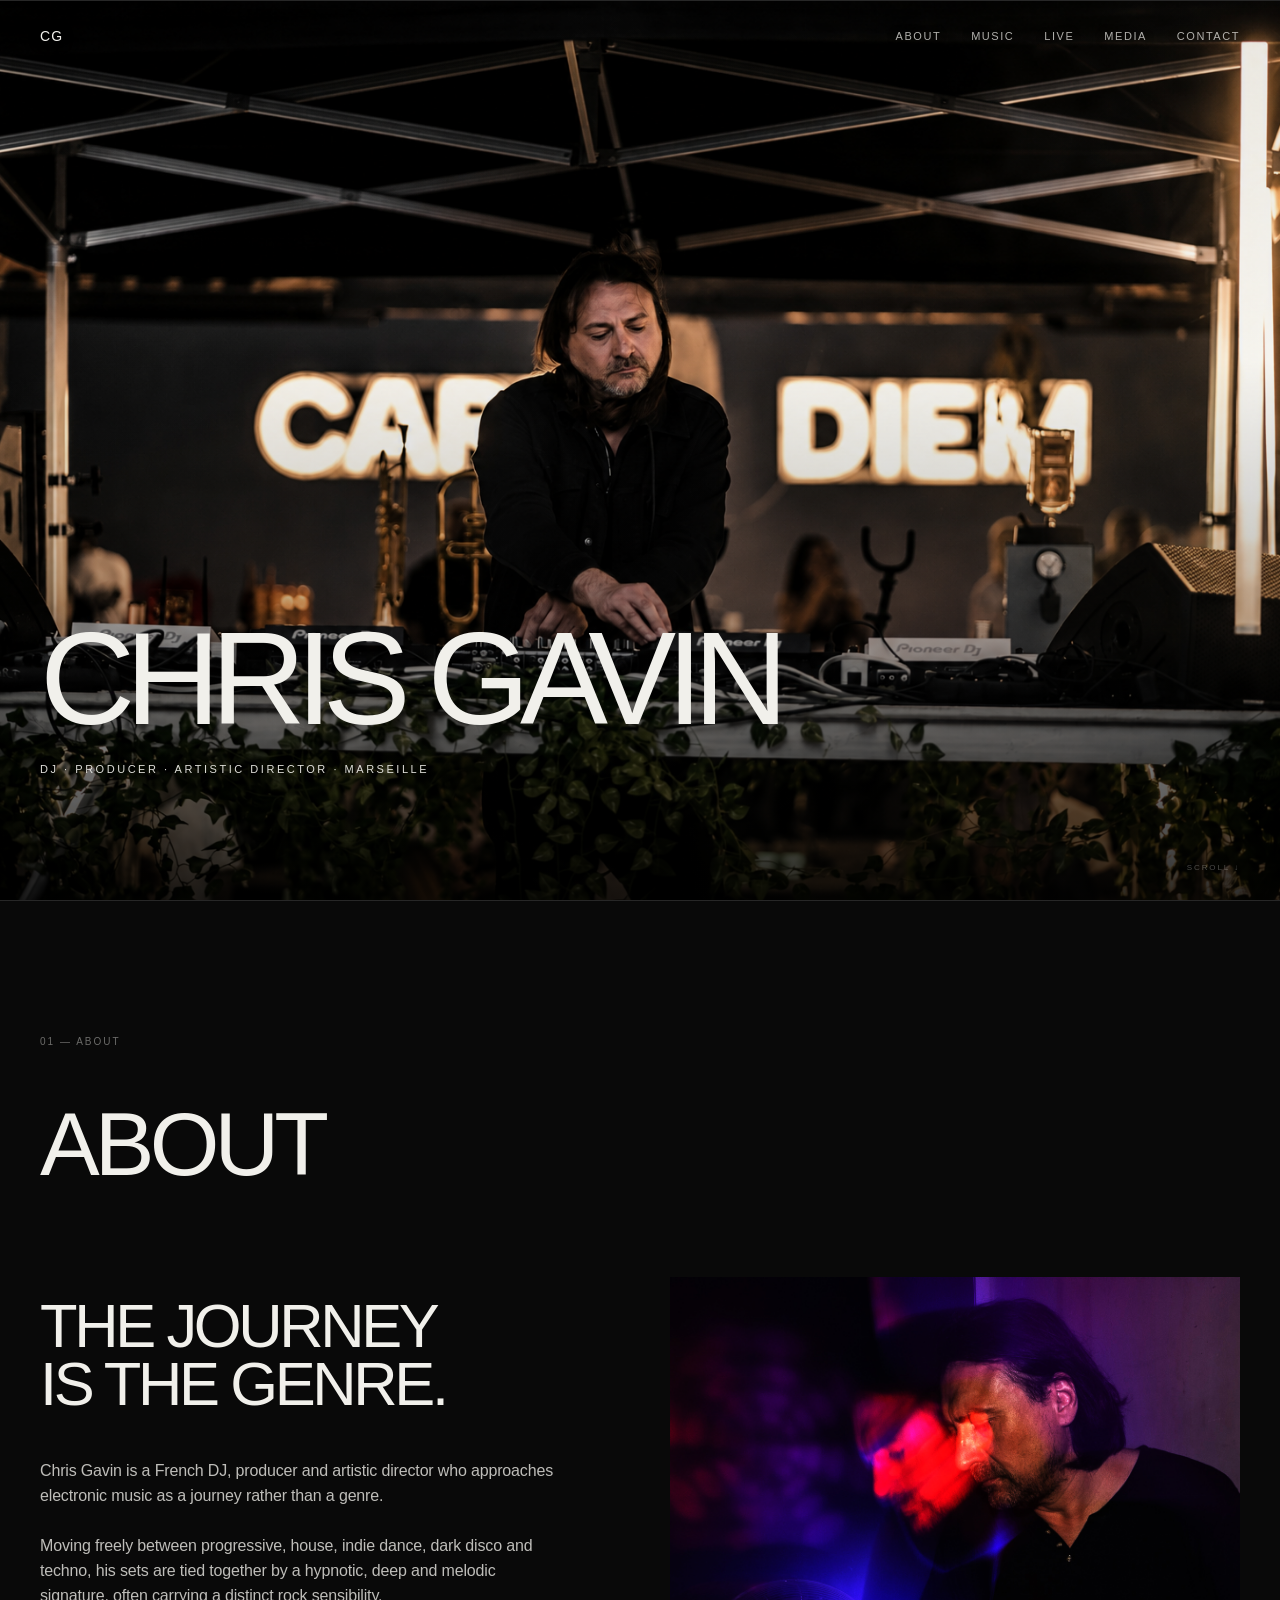
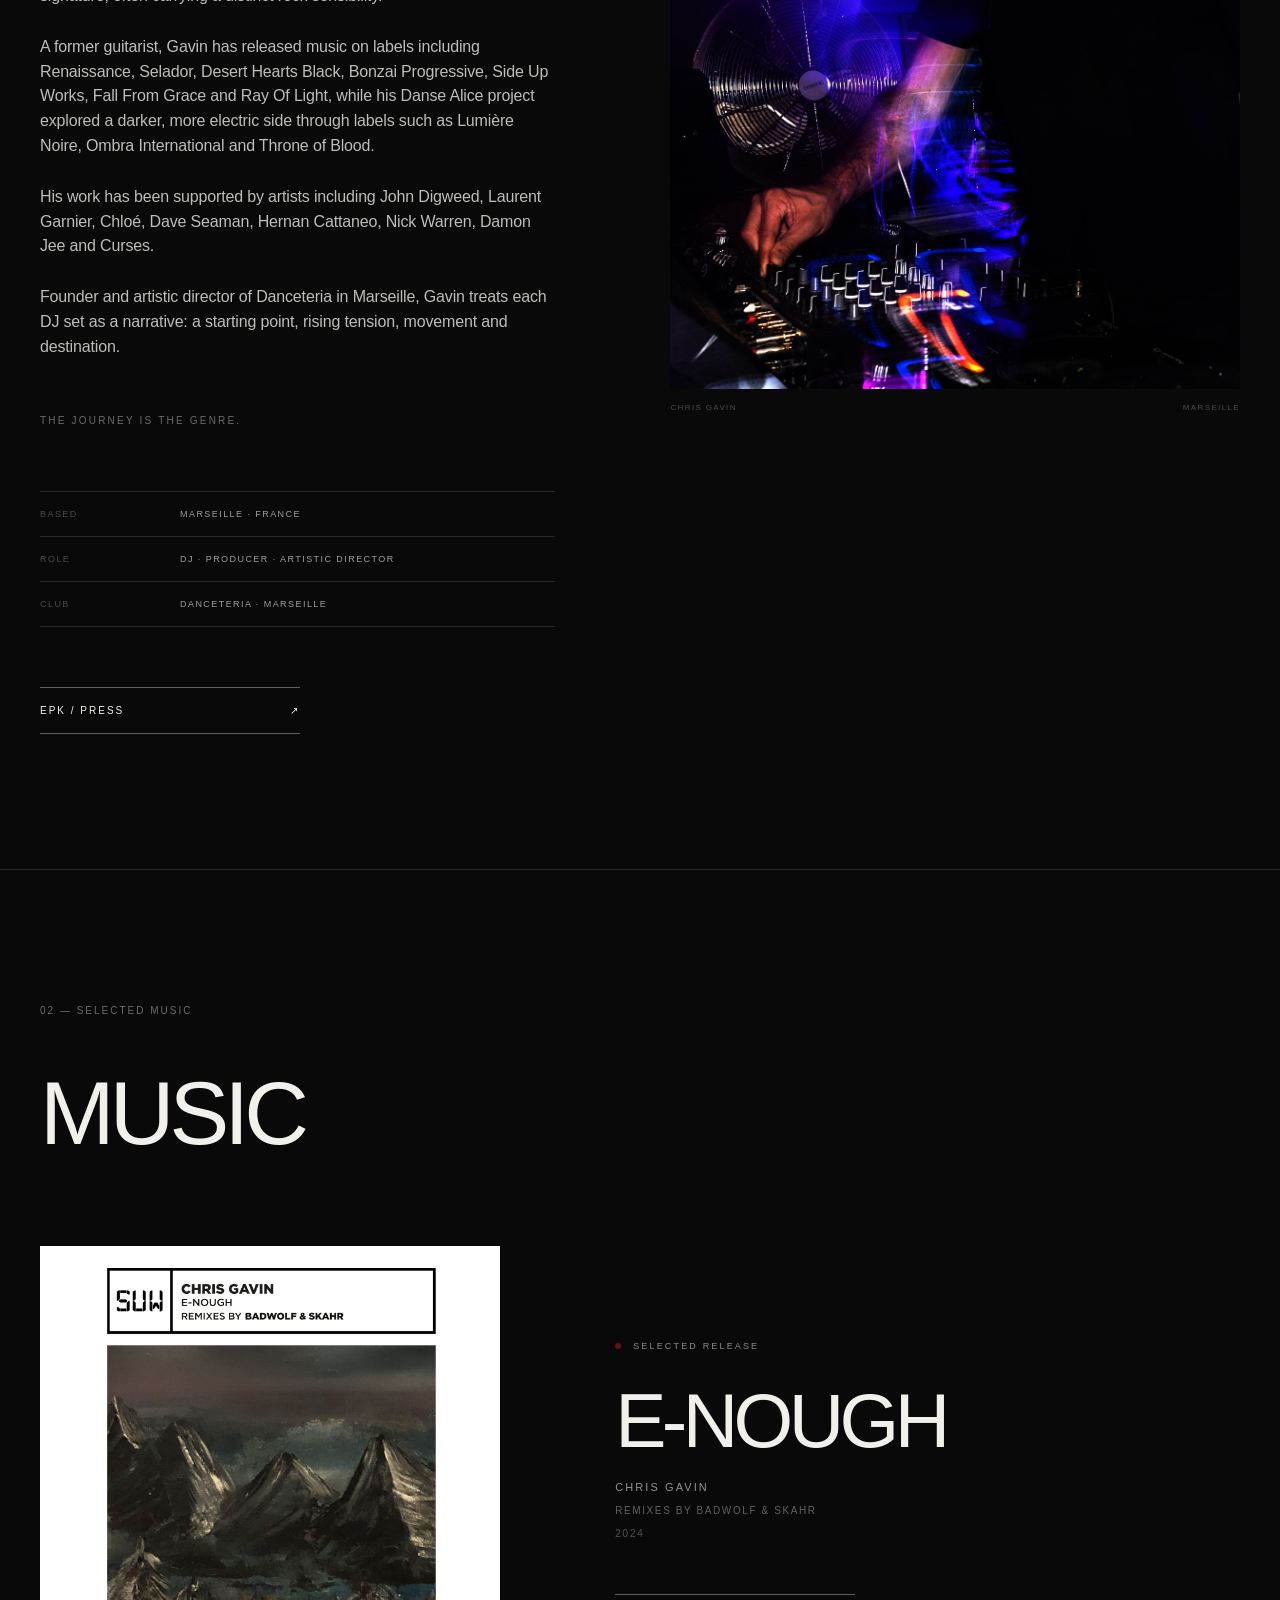
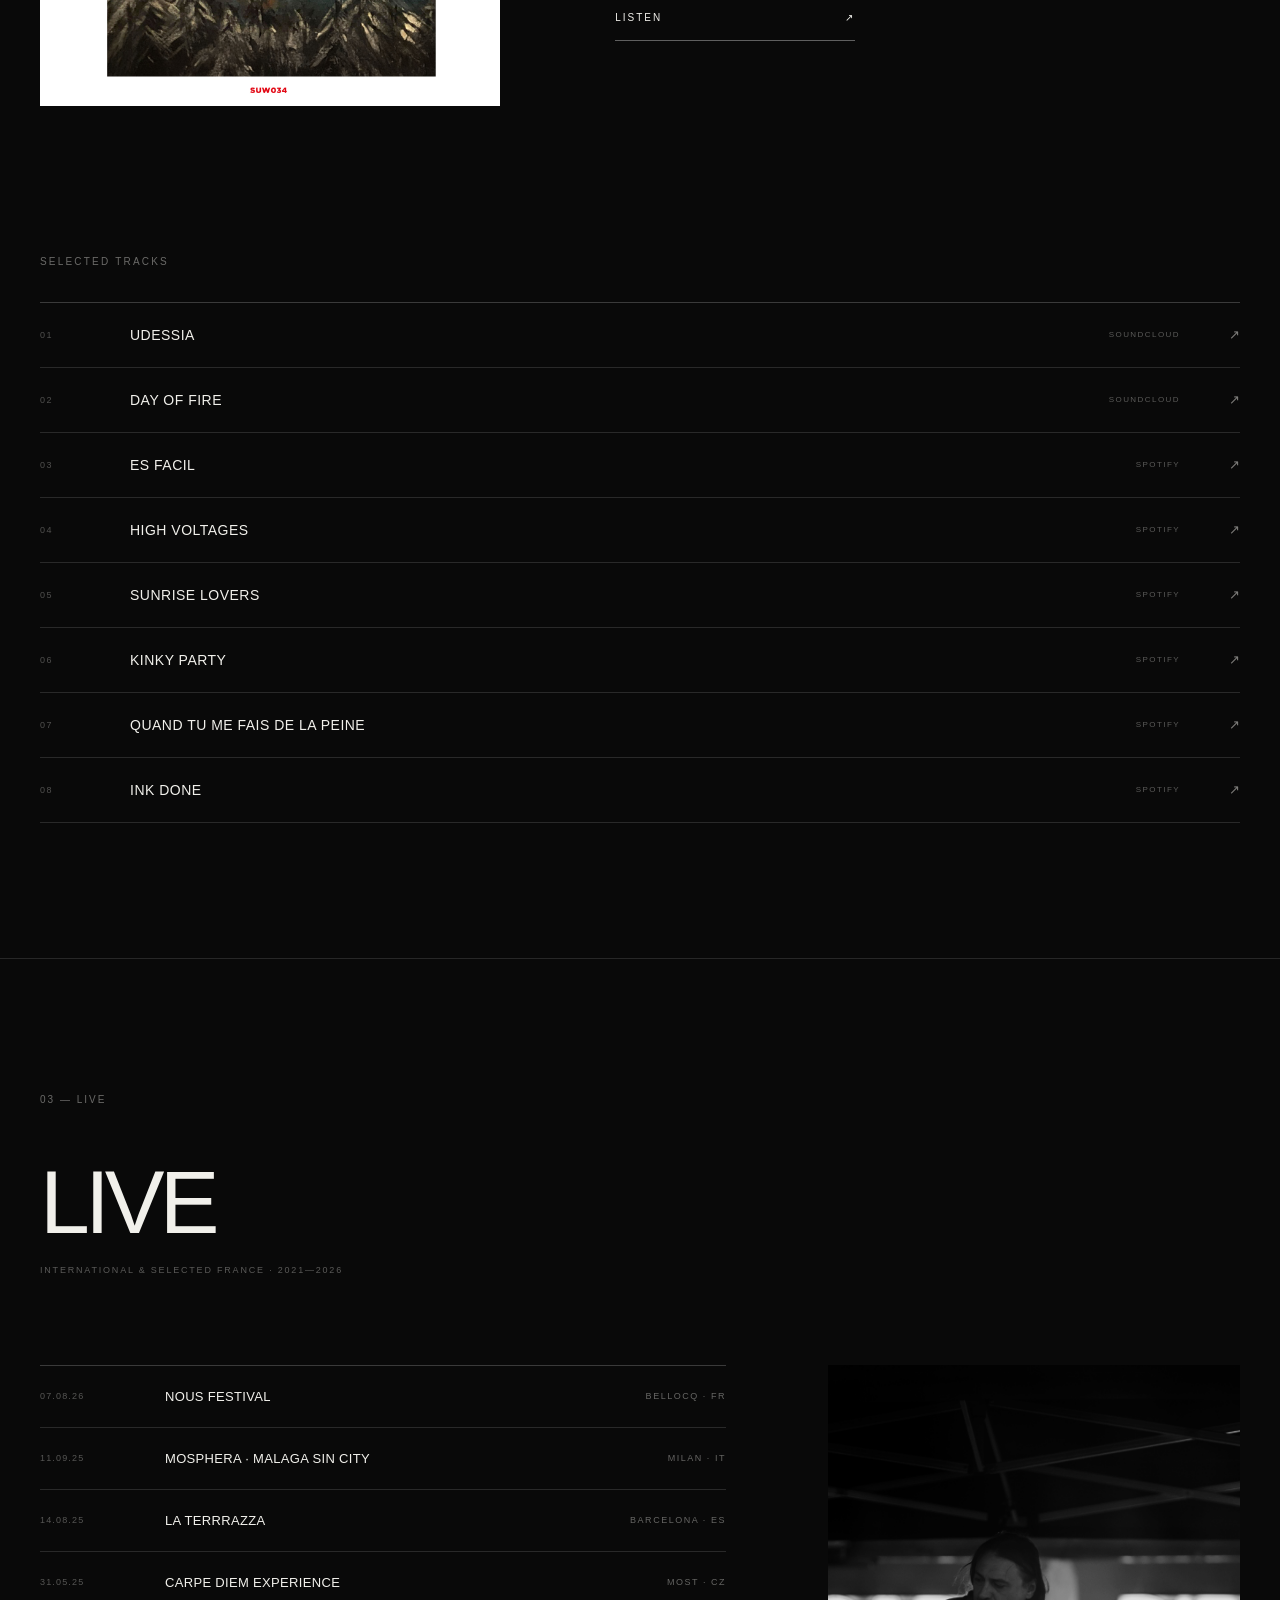
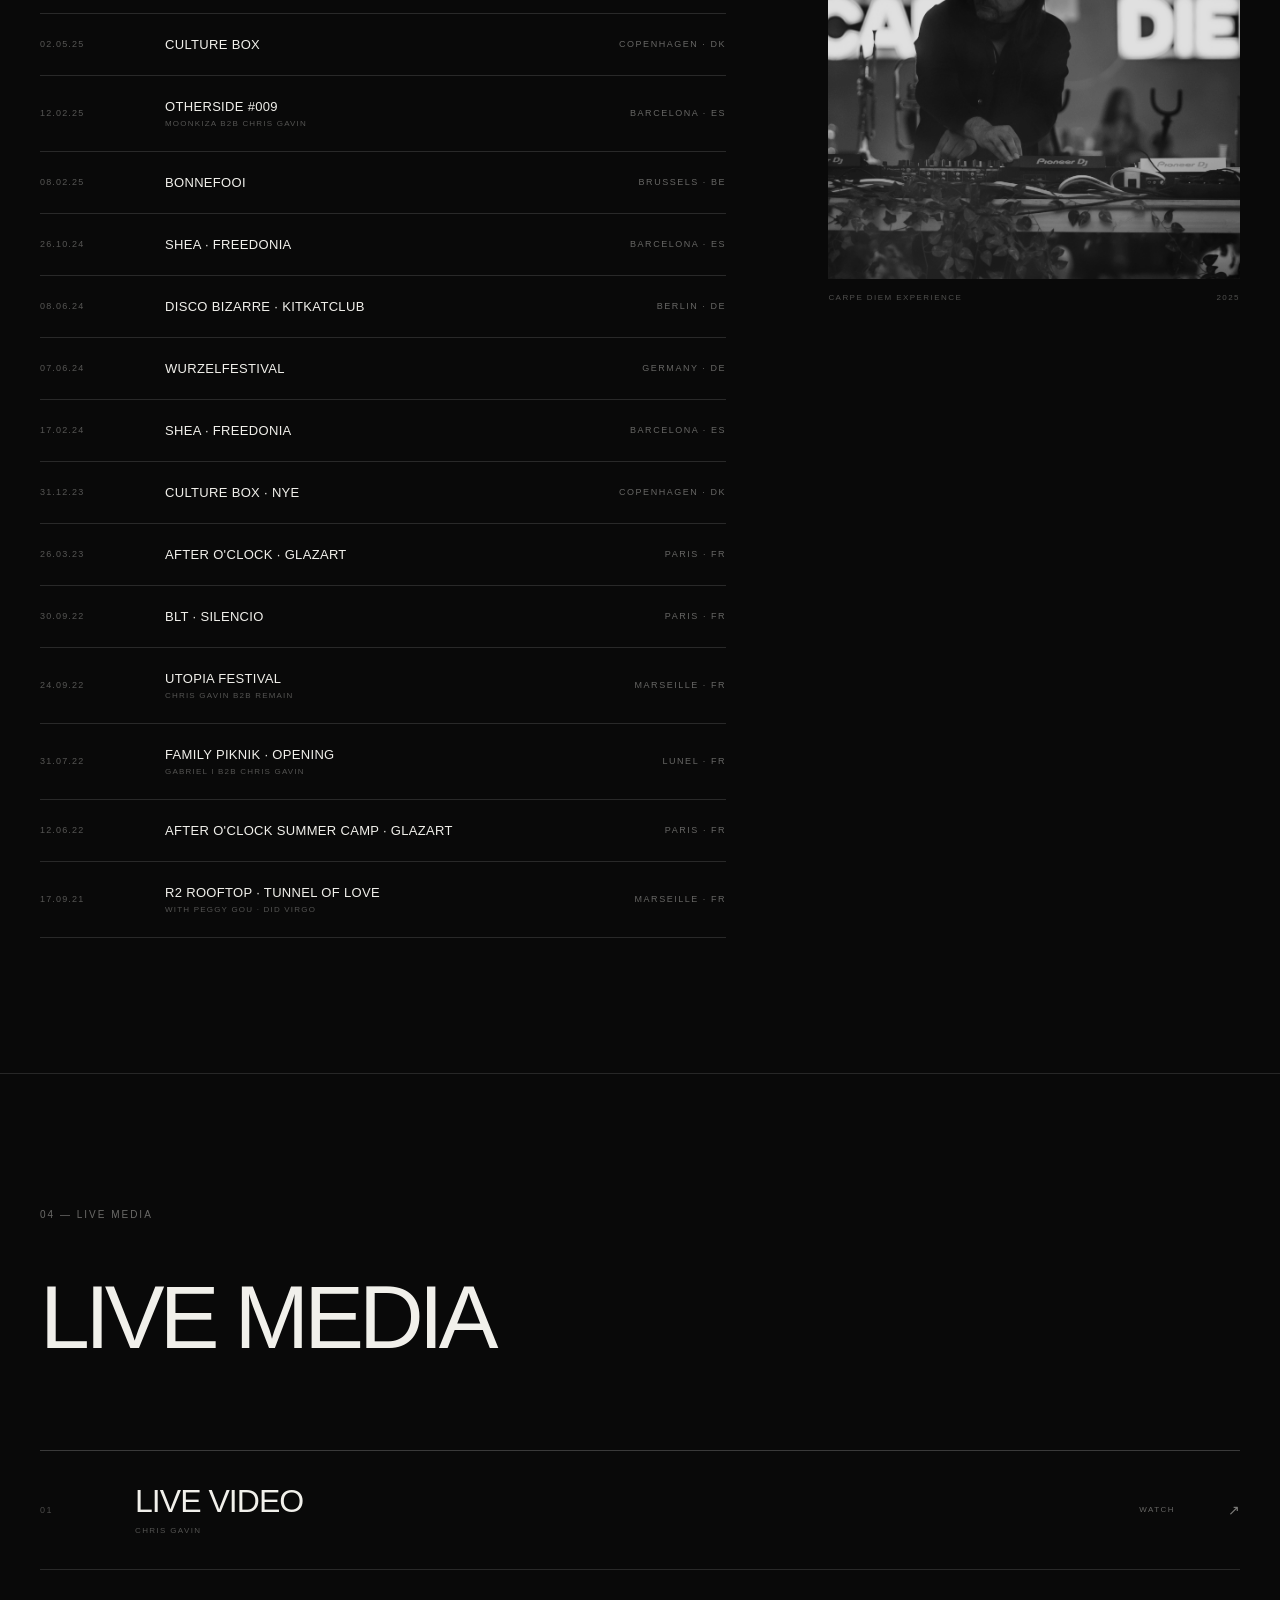
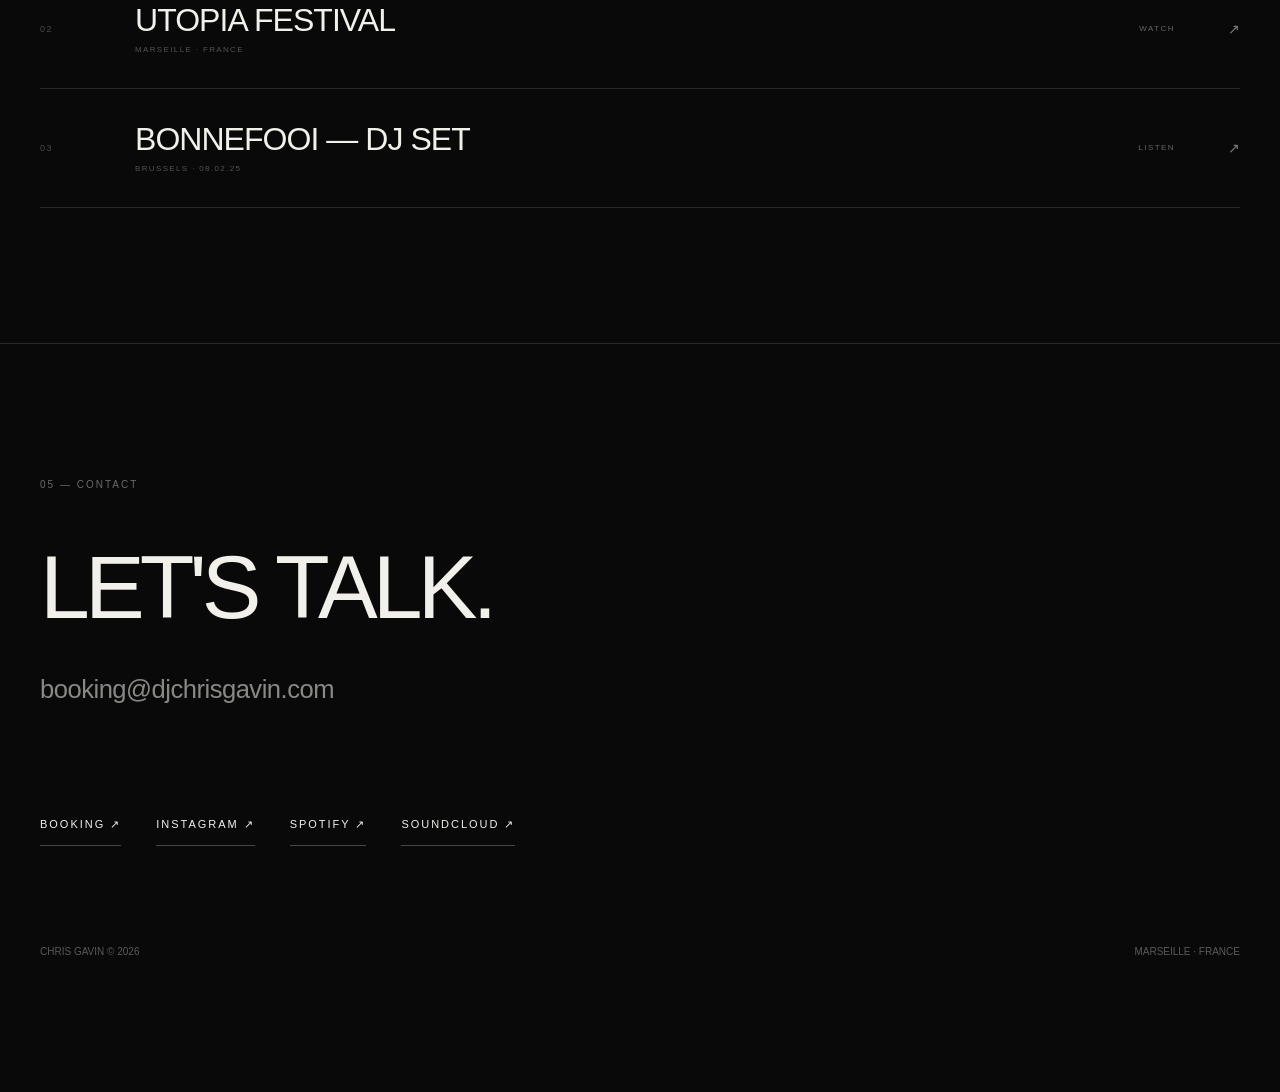
==== index.html @ a6bccb98 "Update index.html" ====
<!DOCTYPE html>
<html lang="en">
<head>
  <meta charset="UTF-8">
  <meta name="viewport" content="width=device-width, initial-scale=1.0">

  <title>Chris Gavin — DJ, Producer & Artistic Director</title>

  <meta
    name="description"
    content="Marseille-based DJ, producer and artistic director, moving between house, progressive electronics, melodic techno and indie dance."
  >

  <meta name="robots" content="index, follow">
  <meta name="author" content="Chris Gavin">
  <meta name="theme-color" content="#090909">

  <link rel="icon" href="favicon.svg" type="image/svg+xml">
  <link rel="canonical" href="https://djchrisgavin.com/">

  <meta property="og:type" content="website">
  <meta property="og:title" content="Chris Gavin — DJ, Producer & Artistic Director">
  <meta
    property="og:description"
    content="Marseille-based DJ, producer and artistic director, moving between house, progressive electronics, melodic techno and indie dance."
  >
  <meta property="og:url" content="https://djchrisgavin.com/">
  <meta property="og:image" content="https://djchrisgavin.com/chris-gavin-hero.jpeg">
  <meta property="og:site_name" content="Chris Gavin">

  <meta name="twitter:card" content="summary_large_image">
  <meta name="twitter:title" content="Chris Gavin — DJ, Producer & Artistic Director">
  <meta
    name="twitter:description"
    content="Marseille-based DJ, producer and artistic director, moving between house, progressive electronics, melodic techno and indie dance."
  >
  <meta name="twitter:image" content="https://djchrisgavin.com/chris-gavin-hero.jpeg">

  <style>
    * {
      box-sizing: border-box;
    }

    html {
      scroll-behavior: smooth;
    }

    body {
      margin: 0;
      background: #090909;
      color: #f1f0eb;
      font-family: Arial, Helvetica, sans-serif;
      font-weight: 400;
      overflow-x: hidden;
    }

    a {
      color: inherit;
      text-decoration: none;
    }

    img {
      display: block;
      width: 100%;
    }

    header {
      position: fixed;
      top: 0;
      left: 0;
      width: 100%;
      padding: 28px 40px;
      display: flex;
      justify-content: space-between;
      align-items: center;
      z-index: 100;
      color: #f1f0eb;
      text-shadow: 0 1px 12px rgba(0,0,0,.65);
    }

    .logo {
      font-size: 14px;
      letter-spacing: .08em;
    }

    nav {
      display: flex;
      gap: 30px;
      font-size: 11px;
      letter-spacing: .14em;
    }

    nav a {
      opacity: .72;
      transition: opacity .25s ease;
    }

    nav a:hover {
      opacity: 1;
    }

    .hero {
      min-height: 100vh;
      position: relative;
      display: flex;
      align-items: flex-end;
      overflow: hidden;
      padding: 40px;
      background-image:
        linear-gradient(
          to bottom,
          rgba(0,0,0,.08) 0%,
          rgba(0,0,0,.03) 40%,
          rgba(0,0,0,.25) 68%,
          rgba(0,0,0,.82) 100%
        ),
        url("chris-gavin-hero.jpeg");
      background-size: cover;
      background-position: center center;
      background-repeat: no-repeat;
    }

    .hero-content {
      position: relative;
      z-index: 2;
      width: 100%;
      padding-bottom: 85px;
    }

    h1 {
      margin: 0;
      max-width: 95%;
      font-size: clamp(64px, 10.3vw, 165px);
      font-weight: 400;
      letter-spacing: -.075em;
      line-height: .82;
    }

    .subtitle {
      margin-top: 30px;
      font-size: 11px;
      letter-spacing: .23em;
      opacity: .92;
    }

    .scroll {
      position: absolute;
      bottom: 28px;
      right: 40px;
      font-size: 8px;
      letter-spacing: .24em;
      opacity: .3;
    }

    section {
      padding: 135px 40px;
      border-top: 1px solid rgba(255,255,255,.12);
      scroll-margin-top: 90px;
    }

    .section-number {
      margin-bottom: 55px;
      font-size: 10px;
      letter-spacing: .2em;
      opacity: .42;
    }

    .section-title {
      margin: 0;
      font-size: clamp(48px, 7vw, 110px);
      font-weight: 400;
      letter-spacing: -.055em;
      line-height: .95;
    }

    .arrow-text {
      font-family: Arial, Helvetica, sans-serif;
      font-variant-emoji: text;
    }

    /* ABOUT */

    .about-layout {
      max-width: 1450px;
      margin-top: 90px;
      display: grid;
      grid-template-columns: minmax(420px,.95fr) minmax(420px,1.05fr);
      gap: clamp(70px,9vw,150px);
      align-items: start;
    }

    .about-copy {
      padding-top: 20px;
    }

    .about-manifesto {
      margin: 0 0 45px;
      max-width: 700px;
      font-size: clamp(38px,4.8vw,72px);
      line-height: .95;
      letter-spacing: -.055em;
      font-weight: 400;
    }

    .about-body {
      max-width: 690px;
    }

    .about-body p {
      margin: 0 0 26px;
      font-size: clamp(15px,1.25vw,19px);
      line-height: 1.55;
      letter-spacing: -.01em;
      color: rgba(241,240,235,.78);
    }

    .about-signature {
      margin-top: 55px;
      font-size: 10px;
      letter-spacing: .22em;
      opacity: .42;
    }

    .about-meta {
      margin-top: 65px;
      max-width: 560px;
      border-top: 1px solid rgba(255,255,255,.15);
    }

    .about-row {
      display: grid;
      grid-template-columns: 110px 1fr;
      gap: 30px;
      padding: 17px 0;
      border-bottom: 1px solid rgba(255,255,255,.12);
      font-size: 9px;
      letter-spacing: .16em;
    }

    .about-key {
      opacity: .28;
    }

    .about-value {
      opacity: .65;
    }

    .about-photo {
      width: 100%;
      max-width: 580px;
      margin-left: auto;
      overflow: hidden;
      background: #111;
    }

    .about-photo img {
      width: 100%;
      aspect-ratio: 4/5;
      object-fit: cover;
      object-position: center center;
      transition: transform .9s cubic-bezier(.2,.7,.2,1);
    }

    .about-photo:hover img {
      transform: scale(1.012);
    }

    .about-photo-caption {
      width: 100%;
      max-width: 580px;
      margin: 14px 0 0 auto;
      display: flex;
      justify-content: space-between;
      gap: 20px;
      font-size: 8px;
      letter-spacing: .17em;
      opacity: .28;
    }

    .epk-link {
      display: inline-flex;
      justify-content: space-between;
      width: 260px;
      margin-top: 60px;
      padding: 17px 0;
      border-top: 1px solid rgba(255,255,255,.35);
      border-bottom: 1px solid rgba(255,255,255,.35);
      font-size: 10px;
      letter-spacing: .2em;
      transition: opacity .25s ease;
    }

    .epk-link:hover {
      opacity: .55;
    }

    /* MUSIC */

    .music-release {
      max-width: 1250px;
      margin-top: 90px;
      display: grid;
      grid-template-columns: minmax(280px,460px) minmax(320px,520px);
      gap: clamp(70px,9vw,150px);
      align-items: start;
    }

    .cover-wrap {
      width: 100%;
      max-width: 460px;
      overflow: hidden;
      background: #111;
    }

    .cover-wrap img {
      width: 100%;
      height: auto;
      transition: transform .8s cubic-bezier(.2,.7,.2,1);
    }

    .cover-wrap:hover img {
      transform: scale(1.012);
    }

    .release-meta {
      max-width: 520px;
      padding-top: 95px;
    }

    .release-label {
      display: flex;
      align-items: center;
      gap: 12px;
      margin-bottom: 36px;
      font-size: 9px;
      letter-spacing: .24em;
      opacity: .55;
    }

    .release-dot {
      width: 6px;
      height: 6px;
      border-radius: 50%;
      background: #a42018;
    }

    .release-meta h3 {
      margin: 0;
      font-size: clamp(52px,6vw,92px);
      font-weight: 400;
      letter-spacing: -.06em;
      line-height: .86;
    }

    .release-artist {
      margin-top: 28px;
      font-size: 11px;
      letter-spacing: .19em;
      opacity: .6;
    }

    .release-remix {
      margin-top: 12px;
      font-size: 10px;
      letter-spacing: .16em;
      opacity: .38;
    }

    .release-year {
      margin-top: 12px;
      font-size: 10px;
      letter-spacing: .18em;
      opacity: .3;
    }

    .listen {
      width: 240px;
      margin-top: 55px;
      padding: 17px 0;
      display: flex;
      justify-content: space-between;
      align-items: center;
      border-top: 1px solid rgba(255,255,255,.35);
      border-bottom: 1px solid rgba(255,255,255,.35);
      font-size: 10px;
      letter-spacing: .2em;
      transition: opacity .25s ease;
    }

    .listen:hover {
      opacity: .55;
    }

    .selected-tracks-block {
      max-width: 1250px;
      margin-top: 150px;
    }

    .selected-tracks-heading {
      margin-bottom: 35px;
      font-size: 10px;
      letter-spacing: .22em;
      opacity: .42;
    }

    .tracks {
      border-top: 1px solid rgba(255,255,255,.2);
    }

    .track {
      display: grid;
      grid-template-columns: 65px minmax(0,1fr) 130px 35px;
      gap: 25px;
      align-items: center;
      padding: 24px 0;
      border-bottom: 1px solid rgba(255,255,255,.13);
      transition: opacity .25s ease;
    }

    .track:hover {
      opacity: .55;
    }

    .track-number {
      font-size: 9px;
      letter-spacing: .16em;
      opacity: .3;
    }

    .track-title {
      font-size: 14px;
      letter-spacing: .035em;
    }

    .track-platform {
      text-align: right;
      font-size: 8px;
      letter-spacing: .18em;
      opacity: .35;
    }

    .track-arrow {
      text-align: right;
      font-size: 13px;
      opacity: .5;
    }

    /* LIVE */

    .live-intro {
      margin-top: 20px;
      font-size: 9px;
      letter-spacing: .2em;
      opacity: .35;
    }

    .live-layout {
      max-width: 1500px;
      margin-top: 90px;
      display: grid;
      grid-template-columns: minmax(550px,1.25fr) minmax(300px,.75fr);
      gap: clamp(60px,8vw,140px);
      align-items: start;
    }

    .shows {
      border-top: 1px solid rgba(255,255,255,.2);
    }

    .show {
      display: grid;
      grid-template-columns: 100px minmax(220px,1fr) 190px;
      gap: 25px;
      align-items: center;
      padding: 23px 0;
      border-bottom: 1px solid rgba(255,255,255,.13);
      transition: opacity .25s ease;
    }

    .show:hover {
      opacity: .55;
    }

    .show-date {
      font-size: 9px;
      letter-spacing: .13em;
      opacity: .33;
    }

    .show-venue {
      font-size: 13px;
      letter-spacing: .025em;
    }

    .show-detail {
      margin-top: 5px;
      font-size: 8px;
      letter-spacing: .15em;
      opacity: .32;
    }

    .show-location {
      font-size: 9px;
      letter-spacing: .17em;
      opacity: .4;
      text-align: right;
    }

    .live-visual {
      position: sticky;
      top: 110px;
    }

    .live-image {
      width: 100%;
      overflow: hidden;
      background: #111;
    }

    .live-image img {
      width: 100%;
      aspect-ratio: 4/5;
      object-fit: cover;
      object-position: center center;
      filter: brightness(.88);
      transition:
        transform .9s cubic-bezier(.2,.7,.2,1),
        filter .4s ease;
    }

    .live-image:hover img {
      transform: scale(1.012);
      filter: brightness(1);
    }

    .live-caption {
      margin-top: 14px;
      display: flex;
      justify-content: space-between;
      gap: 20px;
      font-size: 8px;
      letter-spacing: .18em;
      opacity: .3;
    }

    /* LIVE MEDIA */

    .media-list {
      max-width: 1250px;
      margin-top: 90px;
      border-top: 1px solid rgba(255,255,255,.2);
    }

    .media-item {
      display: grid;
      grid-template-columns: 70px minmax(0,1fr) 120px 40px;
      gap: 25px;
      align-items: center;
      padding: 34px 0;
      border-bottom: 1px solid rgba(255,255,255,.13);
      transition: opacity .25s ease;
    }

    .media-item:hover {
      opacity: .55;
    }

    .media-number {
      font-size: 9px;
      letter-spacing: .16em;
      opacity: .28;
    }

    .media-title {
      font-size: clamp(22px,2.5vw,38px);
      letter-spacing: -.03em;
      line-height: 1;
    }

    .media-sub {
      margin-top: 9px;
      font-size: 8px;
      letter-spacing: .17em;
      opacity: .32;
    }

    .media-action {
      text-align: right;
      font-size: 8px;
      letter-spacing: .18em;
      opacity: .4;
    }

    .media-arrow {
      text-align: right;
      font-size: 14px;
      opacity: .5;
    }

    /* CONTACT */

    .contact {
      min-height: 80vh;
      display: flex;
      flex-direction: column;
      justify-content: space-between;
    }

    .contact-links {
      margin-top: 100px;
      display: flex;
      gap: 35px;
      flex-wrap: wrap;
    }

    .contact-link {
      padding: 14px 0;
      font-size: 11px;
      letter-spacing: .18em;
      border-bottom: 1px solid rgba(255,255,255,.25);
      transition:
        opacity .25s ease,
        border-color .25s ease;
    }

    .contact-link:hover {
      opacity: .55;
      border-color: rgba(255,255,255,.6);
    }

    .booking-email {
      display: inline-block;
      margin-top: 45px;
      font-size: clamp(18px,2vw,28px);
      letter-spacing: -.02em;
      opacity: .55;
      transition: opacity .25s ease;
    }

    .booking-email:hover {
      opacity: 1;
    }

    footer {
      padding-top: 100px;
      display: flex;
      justify-content: space-between;
      font-size: 10px;
      opacity: .35;
    }

    /* TABLET */

    @media (max-width: 1050px) {

      .about-layout {
        grid-template-columns: 1fr .8fr;
        gap: 55px;
      }

      .music-release {
        grid-template-columns: minmax(260px,420px) minmax(260px,1fr);
        gap: 50px;
      }

      .cover-wrap {
        max-width: 420px;
      }

      .release-meta {
        padding-top: 40px;
      }

      .live-layout {
        grid-template-columns: 1fr .65fr;
        gap: 50px;
      }

      .show {
        grid-template-columns: 85px 1fr;
      }

      .show-location {
        grid-column: 2;
        text-align: left;
        margin-top: -12px;
      }
    }

    /* MOBILE */

    @media (max-width: 700px) {

      header {
        padding: 22px 16px;
      }

      .logo {
        flex-shrink: 0;
        font-size: 12px;
      }

      nav {
        display: flex;
        gap: 7px;
        margin-left: 12px;
        font-size: 7px;
        letter-spacing: .06em;
        flex-wrap: nowrap;
        white-space: nowrap;
      }

      nav a {
        display: block;
        white-space: nowrap;
      }

      section {
        padding: 100px 20px;
        scroll-margin-top: 78px;
      }

      .hero {
        padding: 20px;
        background-position: 58% center;
      }

      .hero-content {
        padding-bottom: 90px;
      }

      h1 {
        max-width: 100%;
        font-size: 17.5vw;
        line-height: .84;
      }

      .subtitle {
        max-width: 330px;
        font-size: 9px;
        letter-spacing: .16em;
        line-height: 1.65;
      }

      .scroll {
        right: 20px;
        bottom: 20px;
      }

      #about {
        padding-top: 145px;
      }

      .about-layout {
        grid-template-columns: 1fr;
        gap: 65px;
        margin-top: 60px;
      }

      .about-copy {
        padding-top: 0;
      }

      .about-manifesto {
        font-size: 10vw;
        line-height: .98;
        margin-bottom: 36px;
      }

      .about-body p {
        font-size: 15px;
        line-height: 1.55;
      }

      .about-meta {
        margin-top: 50px;
      }

      .about-row {
        grid-template-columns: 80px minmax(0,1fr);
        gap: 20px;
      }

      .about-value {
        line-height: 1.5;
      }

      .about-photo {
        width: 86%;
        margin-left: auto;
      }

      .about-photo-caption {
        width: 86%;
      }

      .epk-link {
        width: 100%;
      }

      .music-release {
        grid-template-columns: 1fr;
        gap: 45px;
        margin-top: 60px;
      }

      .cover-wrap {
        max-width: 82%;
      }

      .release-meta {
        max-width: none;
        padding-top: 0;
      }

      .release-meta h3 {
        font-size: 16vw;
      }

      .listen {
        width: 100%;
      }

      .selected-tracks-block {
        margin-top: 110px;
      }

      .track {
        grid-template-columns: 38px minmax(0,1fr) 22px;
        gap: 12px;
        padding: 21px 0;
      }

      .track-platform {
        display: none;
      }

      .track-title {
        font-size: 12px;
        line-height: 1.35;
      }

      .track-arrow {
        font-size: 12px;
      }

      .live-layout {
        grid-template-columns: 1fr;
        gap: 60px;
        margin-top: 60px;
      }

      .show {
        grid-template-columns: 75px minmax(0,1fr);
        gap: 14px;
        padding: 21px 0;
      }

      .show-venue {
        line-height: 1.25;
      }

      .show-location {
        grid-column: 2;
        text-align: left;
        margin-top: -8px;
      }

      .live-visual {
        position: static;
      }

      .live-image {
        width: 86%;
        margin-left: auto;
      }

      .media-list {
        margin-top: 60px;
      }

      .media-item {
        grid-template-columns: 38px minmax(0,1fr) 22px;
        gap: 12px;
        padding: 28px 0;
      }

      .media-title {
        font-size: 21px;
        line-height: 1.05;
      }

      .media-action {
        display: none;
      }

      .media-arrow {
        font-size: 12px;
      }

      .contact-links {
        flex-direction: column;
        gap: 10px;
        margin-top: 70px;
      }

      .contact-link {
        width: 100%;
        display: flex;
        justify-content: space-between;
        align-items: center;
        padding: 18px 0;
      }

      .booking-email {
        max-width: 100%;
        font-size: 17px;
        overflow-wrap: anywhere;
      }

      footer {
        gap: 20px;
        flex-direction: column;
      }
    }
  </style>
</head>

<body>

<header>
  <a href="#top" class="logo">CG</a>

  <nav>
    <a href="#about">ABOUT</a>
    <a href="#music">MUSIC</a>
    <a href="#live">LIVE</a>
    <a href="#media">MEDIA</a>
    <a href="#contact">CONTACT</a>
  </nav>
</header>


<main id="top">

  <!-- HERO -->

  <section class="hero">

    <div class="hero-content">
      <h1>CHRIS GAVIN</h1>

      <div class="subtitle">
        DJ · PRODUCER · ARTISTIC DIRECTOR · MARSEILLE
      </div>
    </div>

    <div class="scroll">
      SCROLL ↓
    </div>

  </section>


  <!-- ABOUT -->

  <section id="about">

    <div class="section-number">
      01 — ABOUT
    </div>

    <h2 class="section-title">
      ABOUT
    </h2>

    <div class="about-layout">

      <div class="about-copy">

        <h3 class="about-manifesto">
          THE JOURNEY<br>
          IS THE GENRE.
        </h3>

        <div class="about-body">

          <p>
            Chris Gavin is a French DJ, producer and artistic director who approaches electronic music as a journey rather than a genre.
          </p>

          <p>
            Moving freely between progressive, house, indie dance, dark disco and techno, his sets are tied together by a hypnotic, deep and melodic signature, often carrying a distinct rock sensibility.
          </p>

          <p>
            A former guitarist, Gavin has released music on labels including Renaissance, Selador, Desert Hearts Black, Bonzai Progressive, Side Up Works, Fall From Grace and Ray Of Light, while his Danse Alice project explored a darker, more electric side through labels such as Lumière Noire, Ombra International and Throne of Blood.
          </p>

          <p>
            His work has been supported by artists including John Digweed, Laurent Garnier, Chloé, Dave Seaman, Hernan Cattaneo, Nick Warren, Damon Jee and Curses.
          </p>

          <p>
            Founder and artistic director of Danceteria in Marseille, Gavin treats each DJ set as a narrative: a starting point, rising tension, movement and destination.
          </p>

        </div>

        <div class="about-signature">
          THE JOURNEY IS THE GENRE.
        </div>

        <div class="about-meta">

          <div class="about-row">
            <div class="about-key">BASED</div>
            <div class="about-value">MARSEILLE · FRANCE</div>
          </div>

          <div class="about-row">
            <div class="about-key">ROLE</div>
            <div class="about-value">
              DJ · PRODUCER · ARTISTIC DIRECTOR
            </div>
          </div>

          <div class="about-row">
            <div class="about-key">CLUB</div>
            <div class="about-value">
              DANCETERIA · MARSEILLE
            </div>
          </div>

        </div>

        <a
          class="epk-link"
          href="epk.html"
        >
          <span>EPK / PRESS</span>
          <span class="arrow-text">↗︎</span>
        </a>

      </div>

      <div>

        <div class="about-photo">
          <img
            src="Chris gavin 2023.jpg"
            alt="Chris Gavin"
          >
        </div>

        <div class="about-photo-caption">
          <span>CHRIS GAVIN</span>
          <span>MARSEILLE</span>
        </div>

      </div>

    </div>

  </section>


  <!-- MUSIC -->

  <section id="music">

    <div class="section-number">
      02 — SELECTED MUSIC
    </div>

    <h2 class="section-title">
      MUSIC
    </h2>

    <div class="music-release">

      <div class="cover-wrap">
        <img
          src="enough-ep.jpg"
          alt="Chris Gavin — E-Nough EP"
        >
      </div>

      <div class="release-meta">

        <div class="release-label">
          <span class="release-dot"></span>
          SELECTED RELEASE
        </div>

        <h3>
          E-NOUGH
        </h3>

        <div class="release-artist">
          CHRIS GAVIN
        </div>

        <div class="release-remix">
          REMIXES BY BADWOLF & SKAHR
        </div>

        <div class="release-year">
          2024
        </div>

        <a
          class="listen"
          href="https://open.spotify.com/intl-fr/track/2CYDN3BdzhKFLJEn47KGAo?si=25eb095d53c045dd"
          target="_blank"
          rel="noopener noreferrer"
        >
          <span>LISTEN</span>
          <span class="arrow-text">↗︎</span>
        </a>

      </div>

    </div>


    <div class="selected-tracks-block">

      <div class="selected-tracks-heading">
        SELECTED TRACKS
      </div>

      <div class="tracks">

        <a class="track"
           href="https://soundcloud.com/djchrisgavin/chris-gavin-udessia-original"
           target="_blank"
           rel="noopener noreferrer">
          <div class="track-number">01</div>
          <div class="track-title">UDESSIA</div>
          <div class="track-platform">SOUNDCLOUD</div>
          <div class="track-arrow arrow-text">↗︎</div>
        </a>

        <a class="track"
           href="https://soundcloud.com/djchrisgavin/dayoffire?si=e92cf65088554305a14afa9d4dfeb20b&utm_source=clipboard&utm_medium=text&utm_campaign=social_sharing"
           target="_blank"
           rel="noopener noreferrer">
          <div class="track-number">02</div>
          <div class="track-title">DAY OF FIRE</div>
          <div class="track-platform">SOUNDCLOUD</div>
          <div class="track-arrow arrow-text">↗︎</div>
        </a>

        <a class="track"
           href="https://open.spotify.com/intl-fr/track/5GMh7gioko5ZeMpFGPj8LC?si=eeb8abee64e446eb"
           target="_blank"
           rel="noopener noreferrer">
          <div class="track-number">03</div>
          <div class="track-title">ES FACIL</div>
          <div class="track-platform">SPOTIFY</div>
          <div class="track-arrow arrow-text">↗︎</div>
        </a>

        <a class="track"
           href="https://open.spotify.com/intl-fr/track/0eKaj2S6ApGsW7QuAsXvFF?si=0c3a980ae1e24dc5"
           target="_blank"
           rel="noopener noreferrer">
          <div class="track-number">04</div>
          <div class="track-title">HIGH VOLTAGES</div>
          <div class="track-platform">SPOTIFY</div>
          <div class="track-arrow arrow-text">↗︎</div>
        </a>

        <a class="track"
           href="https://open.spotify.com/intl-fr/track/0CNeoxIgv9hjBTZuR8TsYO?si=a04f5b55166742b8"
           target="_blank"
           rel="noopener noreferrer">
          <div class="track-number">05</div>
          <div class="track-title">SUNRISE LOVERS</div>
          <div class="track-platform">SPOTIFY</div>
          <div class="track-arrow arrow-text">↗︎</div>
        </a>

        <a class="track"
           href="https://open.spotify.com/intl-fr/track/4DYNnLSjafhJrpN18PKPs2?si=be215edb93c7441a"
           target="_blank"
           rel="noopener noreferrer">
          <div class="track-number">06</div>
          <div class="track-title">KINKY PARTY</div>
          <div class="track-platform">SPOTIFY</div>
          <div class="track-arrow arrow-text">↗︎</div>
        </a>

        <a class="track"
           href="https://open.spotify.com/intl-fr/track/0EsTapKVndzDqYhDXyPYoA?si=9584e2ce0d3340e1"
           target="_blank"
           rel="noopener noreferrer">
          <div class="track-number">07</div>
          <div class="track-title">QUAND TU ME FAIS DE LA PEINE</div>
          <div class="track-platform">SPOTIFY</div>
          <div class="track-arrow arrow-text">↗︎</div>
        </a>

        <a class="track"
           href="https://open.spotify.com/intl-fr/track/5lvkK4pEqDv1petOLUmaMe?si=cecf64be0cbb41da"
           target="_blank"
           rel="noopener noreferrer">
          <div class="track-number">08</div>
          <div class="track-title">INK DONE</div>
          <div class="track-platform">SPOTIFY</div>
          <div class="track-arrow arrow-text">↗︎</div>
        </a>

      </div>

    </div>

  </section>


  <!-- LIVE -->

  <section id="live">

    <div class="section-number">
      03 — LIVE
    </div>

    <h2 class="section-title">
      LIVE
    </h2>

    <div class="live-intro">
      INTERNATIONAL & SELECTED FRANCE · 2021—2026
    </div>

    <div class="live-layout">

      <div class="shows">

        <div class="show">
          <div class="show-date">07.08.26</div>
          <div class="show-venue">NOUS FESTIVAL</div>
          <div class="show-location">BELLOCQ · FR</div>
        </div>

        <div class="show">
          <div class="show-date">11.09.25</div>
          <div class="show-venue">MOSPHERA · MALAGA SIN CITY</div>
          <div class="show-location">MILAN · IT</div>
        </div>

        <div class="show">
          <div class="show-date">14.08.25</div>
          <div class="show-venue">LA TERRRAZZA</div>
          <div class="show-location">BARCELONA · ES</div>
        </div>

        <div class="show">
          <div class="show-date">31.05.25</div>
          <div class="show-venue">CARPE DIEM EXPERIENCE</div>
          <div class="show-location">MOST · CZ</div>
        </div>

        <div class="show">
          <div class="show-date">02.05.25</div>
          <div class="show-venue">CULTURE BOX</div>
          <div class="show-location">COPENHAGEN · DK</div>
        </div>

        <div class="show">
          <div class="show-date">12.02.25</div>
          <div class="show-venue">
            OTHERSIDE #009
            <div class="show-detail">
              MOONKIZA B2B CHRIS GAVIN
            </div>
          </div>
          <div class="show-location">BARCELONA · ES</div>
        </div>

        <div class="show">
          <div class="show-date">08.02.25</div>
          <div class="show-venue">BONNEFOOI</div>
          <div class="show-location">BRUSSELS · BE</div>
        </div>

        <div class="show">
          <div class="show-date">26.10.24</div>
          <div class="show-venue">SHEA · FREEDONIA</div>
          <div class="show-location">BARCELONA · ES</div>
        </div>

        <div class="show">
          <div class="show-date">08.06.24</div>
          <div class="show-venue">DISCO BIZARRE · KITKATCLUB</div>
          <div class="show-location">BERLIN · DE</div>
        </div>

        <div class="show">
          <div class="show-date">07.06.24</div>
          <div class="show-venue">WURZELFESTIVAL</div>
          <div class="show-location">GERMANY · DE</div>
        </div>

        <div class="show">
          <div class="show-date">17.02.24</div>
          <div class="show-venue">SHEA · FREEDONIA</div>
          <div class="show-location">BARCELONA · ES</div>
        </div>

        <div class="show">
          <div class="show-date">31.12.23</div>
          <div class="show-venue">CULTURE BOX · NYE</div>
          <div class="show-location">COPENHAGEN · DK</div>
        </div>

        <div class="show">
          <div class="show-date">26.03.23</div>
          <div class="show-venue">AFTER O'CLOCK · GLAZART</div>
          <div class="show-location">PARIS · FR</div>
        </div>

        <div class="show">
          <div class="show-date">30.09.22</div>
          <div class="show-venue">BLT · SILENCIO</div>
          <div class="show-location">PARIS · FR</div>
        </div>

        <div class="show">
          <div class="show-date">24.09.22</div>
          <div class="show-venue">
            UTOPIA FESTIVAL
            <div class="show-detail">
              CHRIS GAVIN B2B REMAIN
            </div>
          </div>
          <div class="show-location">MARSEILLE · FR</div>
        </div>

        <div class="show">
          <div class="show-date">31.07.22</div>
          <div class="show-venue">
            FAMILY PIKNIK · OPENING
            <div class="show-detail">
              GABRIEL I B2B CHRIS GAVIN
            </div>
          </div>
          <div class="show-location">LUNEL · FR</div>
        </div>

        <div class="show">
          <div class="show-date">12.06.22</div>
          <div class="show-venue">AFTER O'CLOCK SUMMER CAMP · GLAZART</div>
          <div class="show-location">PARIS · FR</div>
        </div>

        <div class="show">
          <div class="show-date">17.09.21</div>
          <div class="show-venue">
            R2 ROOFTOP · TUNNEL OF LOVE
            <div class="show-detail">
              WITH PEGGY GOU · DID VIRGO
            </div>
          </div>
          <div class="show-location">MARSEILLE · FR</div>
        </div>

      </div>

      <div class="live-visual">

        <div class="live-image">
          <img
            src="Chris-Gavin_Live-CarpeDiem-2025_KarelRichtr_01.jpg"
            alt="Chris Gavin live at Carpe Diem Experience"
          >
        </div>

        <div class="live-caption">
          <span>CARPE DIEM EXPERIENCE</span>
          <span>2025</span>
        </div>

      </div>

    </div>

  </section>


  <!-- LIVE MEDIA -->

  <section id="media">

    <div class="section-number">
      04 — LIVE MEDIA
    </div>

    <h2 class="section-title">
      LIVE MEDIA
    </h2>

    <div class="media-list">

      <a
        class="media-item"
        href="https://youtu.be/MayvWhDFhiI?si=GNkRbTCGJ3W9ErWk"
        target="_blank"
        rel="noopener noreferrer"
      >
        <div class="media-number">01</div>

        <div>
          <div class="media-title">LIVE VIDEO</div>
          <div class="media-sub">CHRIS GAVIN</div>
        </div>

        <div class="media-action">WATCH</div>
        <div class="media-arrow arrow-text">↗︎</div>
      </a>

      <a
        class="media-item"
        href="https://www.youtube.com/live/cf-j2NYj2dk?si=RQ8O2MfVYX0Y5NLo"
        target="_blank"
        rel="noopener noreferrer"
      >
        <div class="media-number">02</div>

        <div>
          <div class="media-title">UTOPIA FESTIVAL</div>
          <div class="media-sub">MARSEILLE · FRANCE</div>
        </div>

        <div class="media-action">WATCH</div>
        <div class="media-arrow arrow-text">↗︎</div>
      </a>

      <a
        class="media-item"
        href="https://soundcloud.com/djchrisgavin/chris-gavin-bonnefooi-bruxelles-080225chrisgavinatbonnefooi?si=d846f77469fb4f829ba5bdb365670f95&utm_source=clipboard&utm_medium=text&utm_campaign=social_sharing"
        target="_blank"
        rel="noopener noreferrer"
      >
        <div class="media-number">03</div>

        <div>
          <div class="media-title">BONNEFOOI — DJ SET</div>
          <div class="media-sub">BRUSSELS · 08.02.25</div>
        </div>

        <div class="media-action">LISTEN</div>
        <div class="media-arrow arrow-text">↗︎</div>
      </a>

    </div>

  </section>


  <!-- CONTACT -->

  <section id="contact" class="contact">

    <div>

      <div class="section-number">
        05 — CONTACT
      </div>

      <h2 class="section-title">
        LET'S TALK.
      </h2>

      <a
        class="booking-email"
        href="mailto:booking@djchrisgavin.com"
      >
        booking@djchrisgavin.com
      </a>

      <div class="contact-links">

        <a
          class="contact-link"
          href="mailto:booking@djchrisgavin.com"
        >
          BOOKING <span class="arrow-text">↗︎</span>
        </a>

        <a
          class="contact-link"
          href="https://www.instagram.com/djchrisgavin/"
          target="_blank"
          rel="noopener noreferrer"
        >
          INSTAGRAM <span class="arrow-text">↗︎</span>
        </a>

        <a
          class="contact-link"
          href="https://open.spotify.com/artist/0cxpVsCbSCmNmcxor8VX6I"
          target="_blank"
          rel="noopener noreferrer"
        >
          SPOTIFY <span class="arrow-text">↗︎</span>
        </a>

        <a
          class="contact-link"
          href="https://soundcloud.com/djchrisgavin"
          target="_blank"
          rel="noopener noreferrer"
        >
          SOUNDCLOUD <span class="arrow-text">↗︎</span>
        </a>

      </div>

    </div>

    <footer>
      <span>CHRIS GAVIN © 2026</span>
      <span>MARSEILLE · FRANCE</span>
    </footer>

  </section>

</main>

</body>
</html>
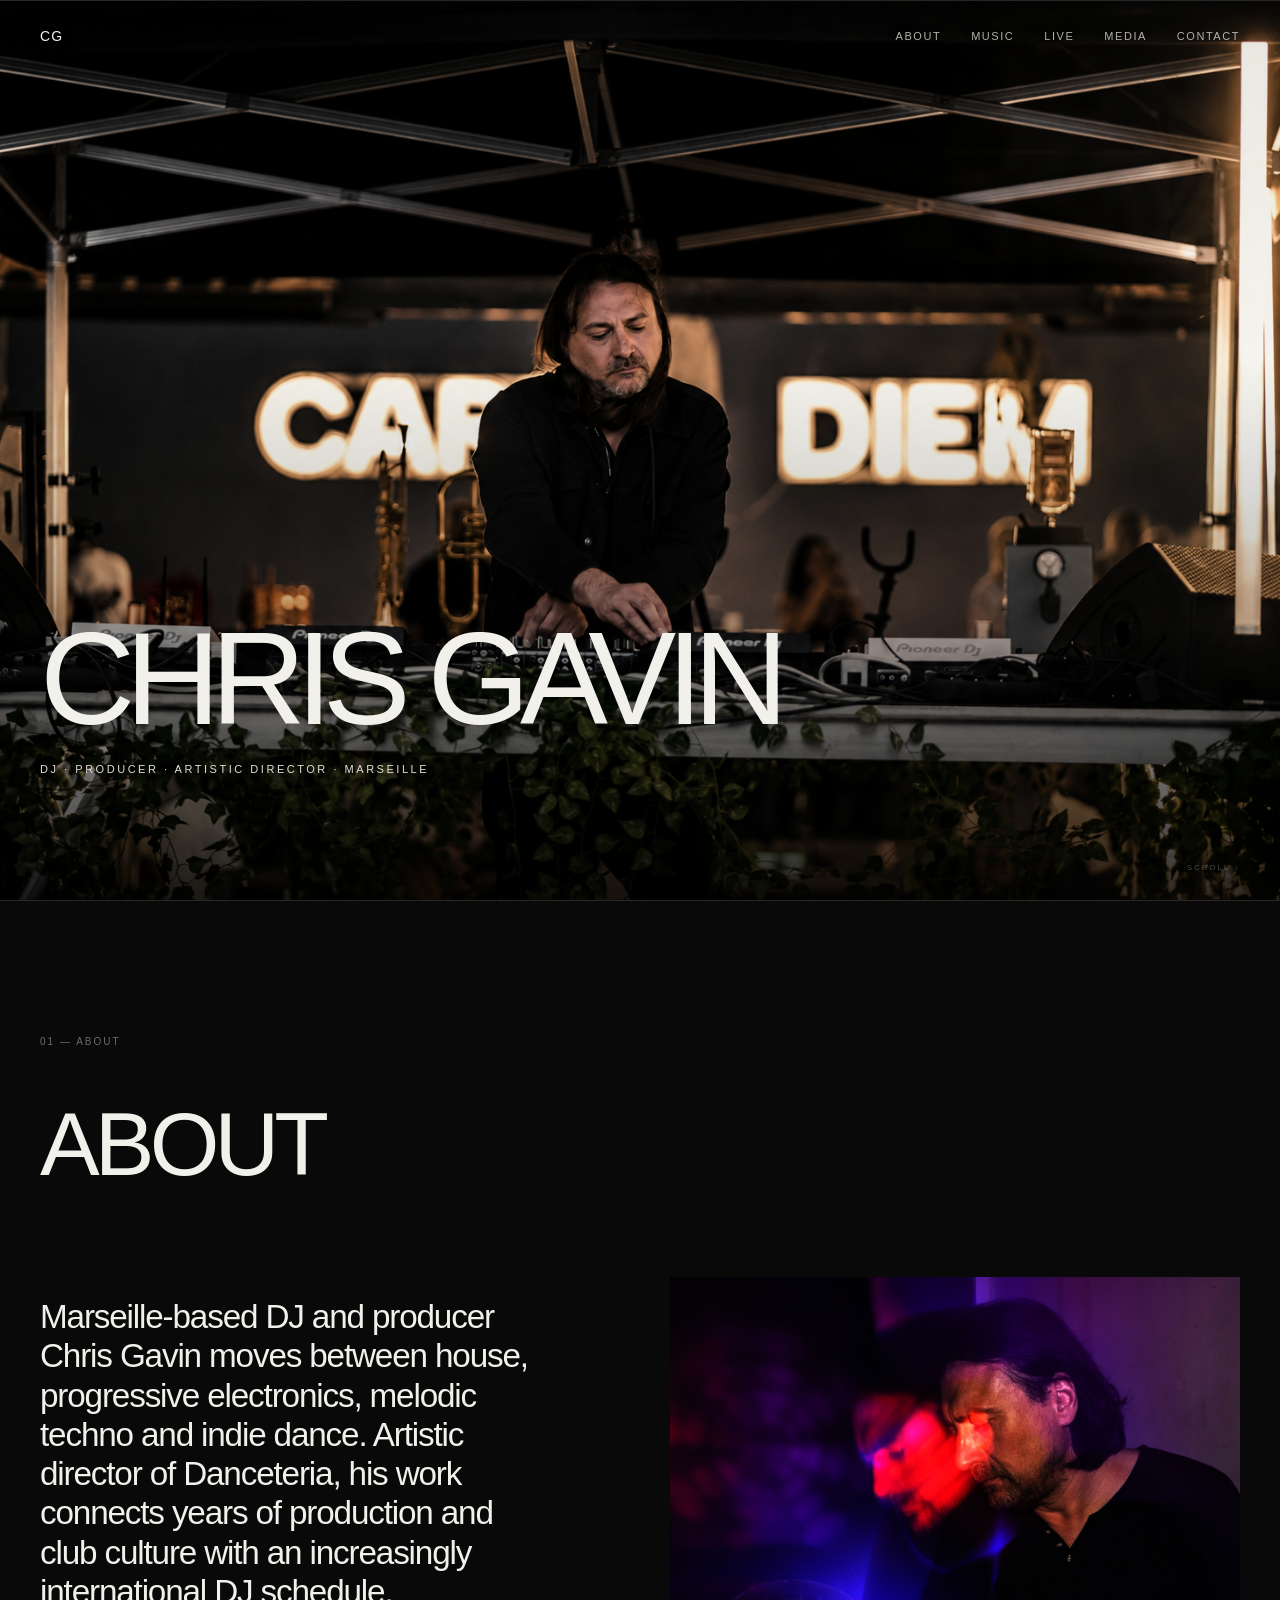
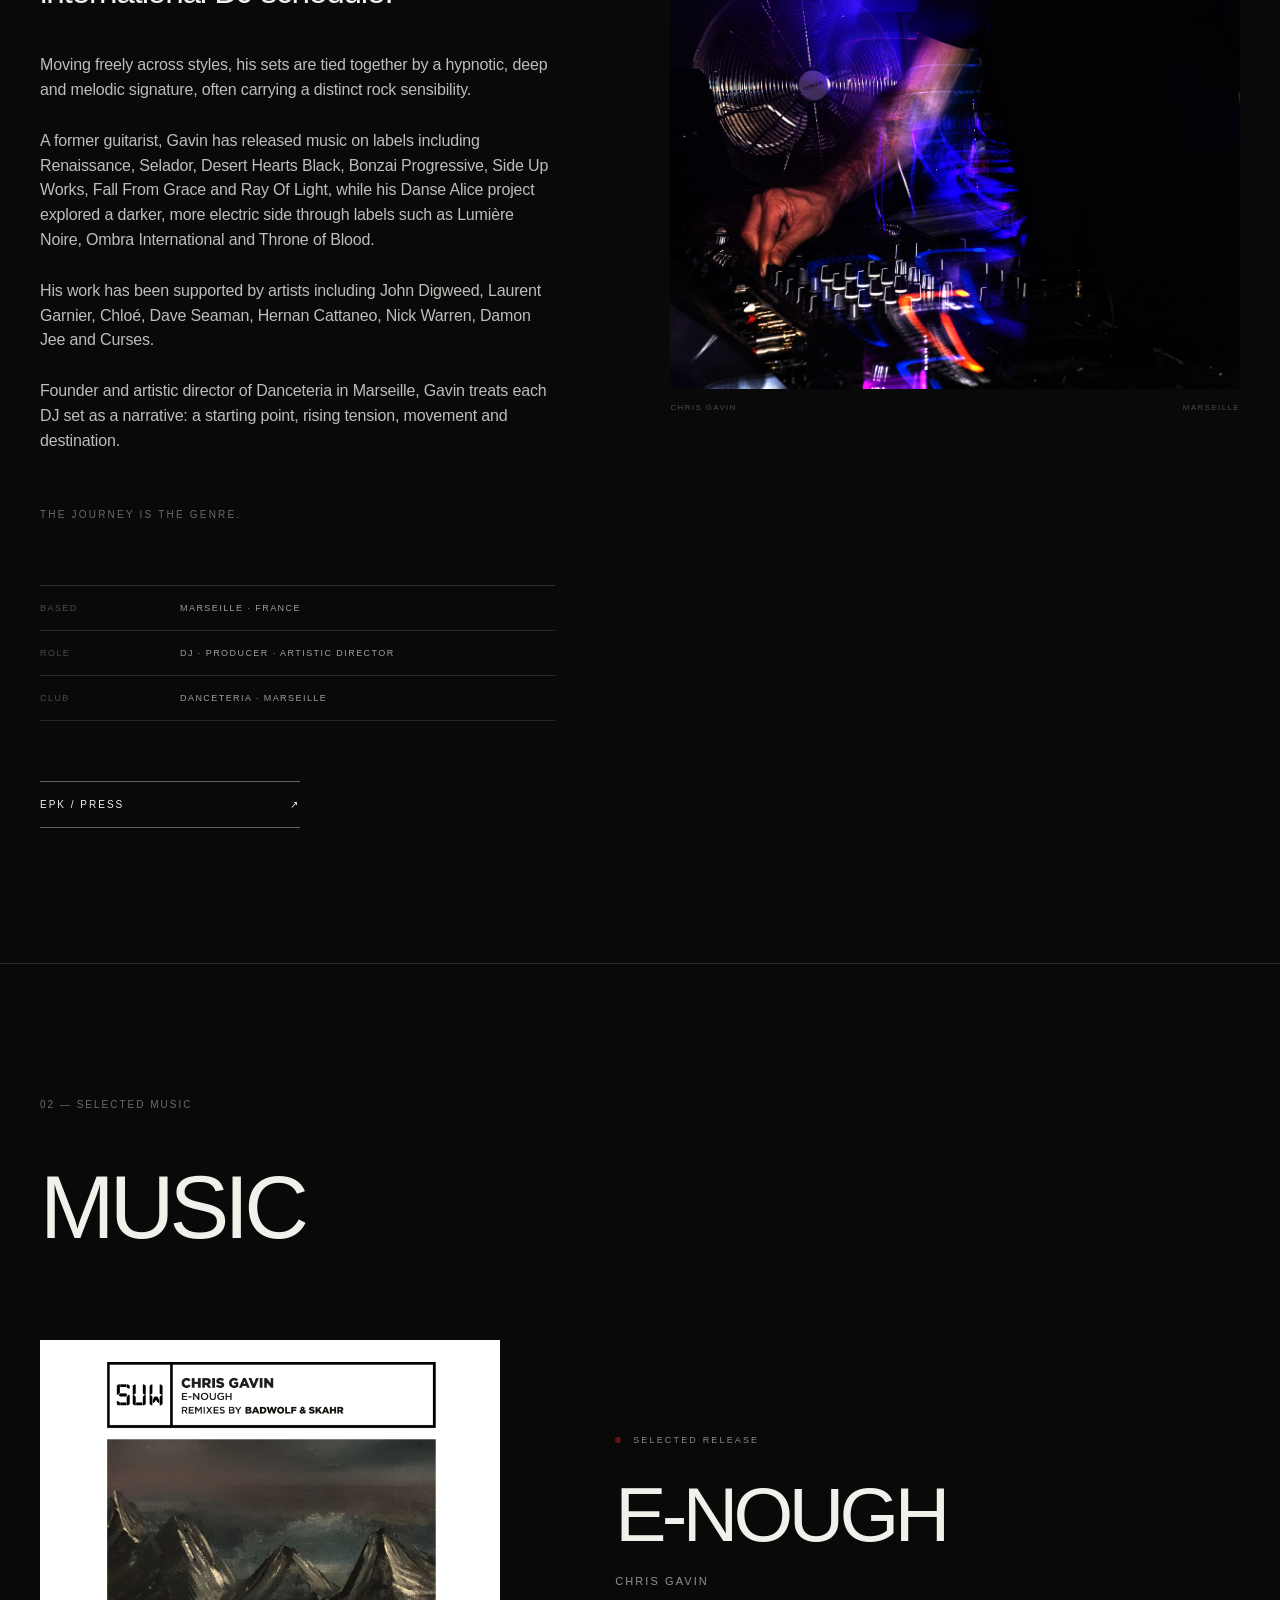
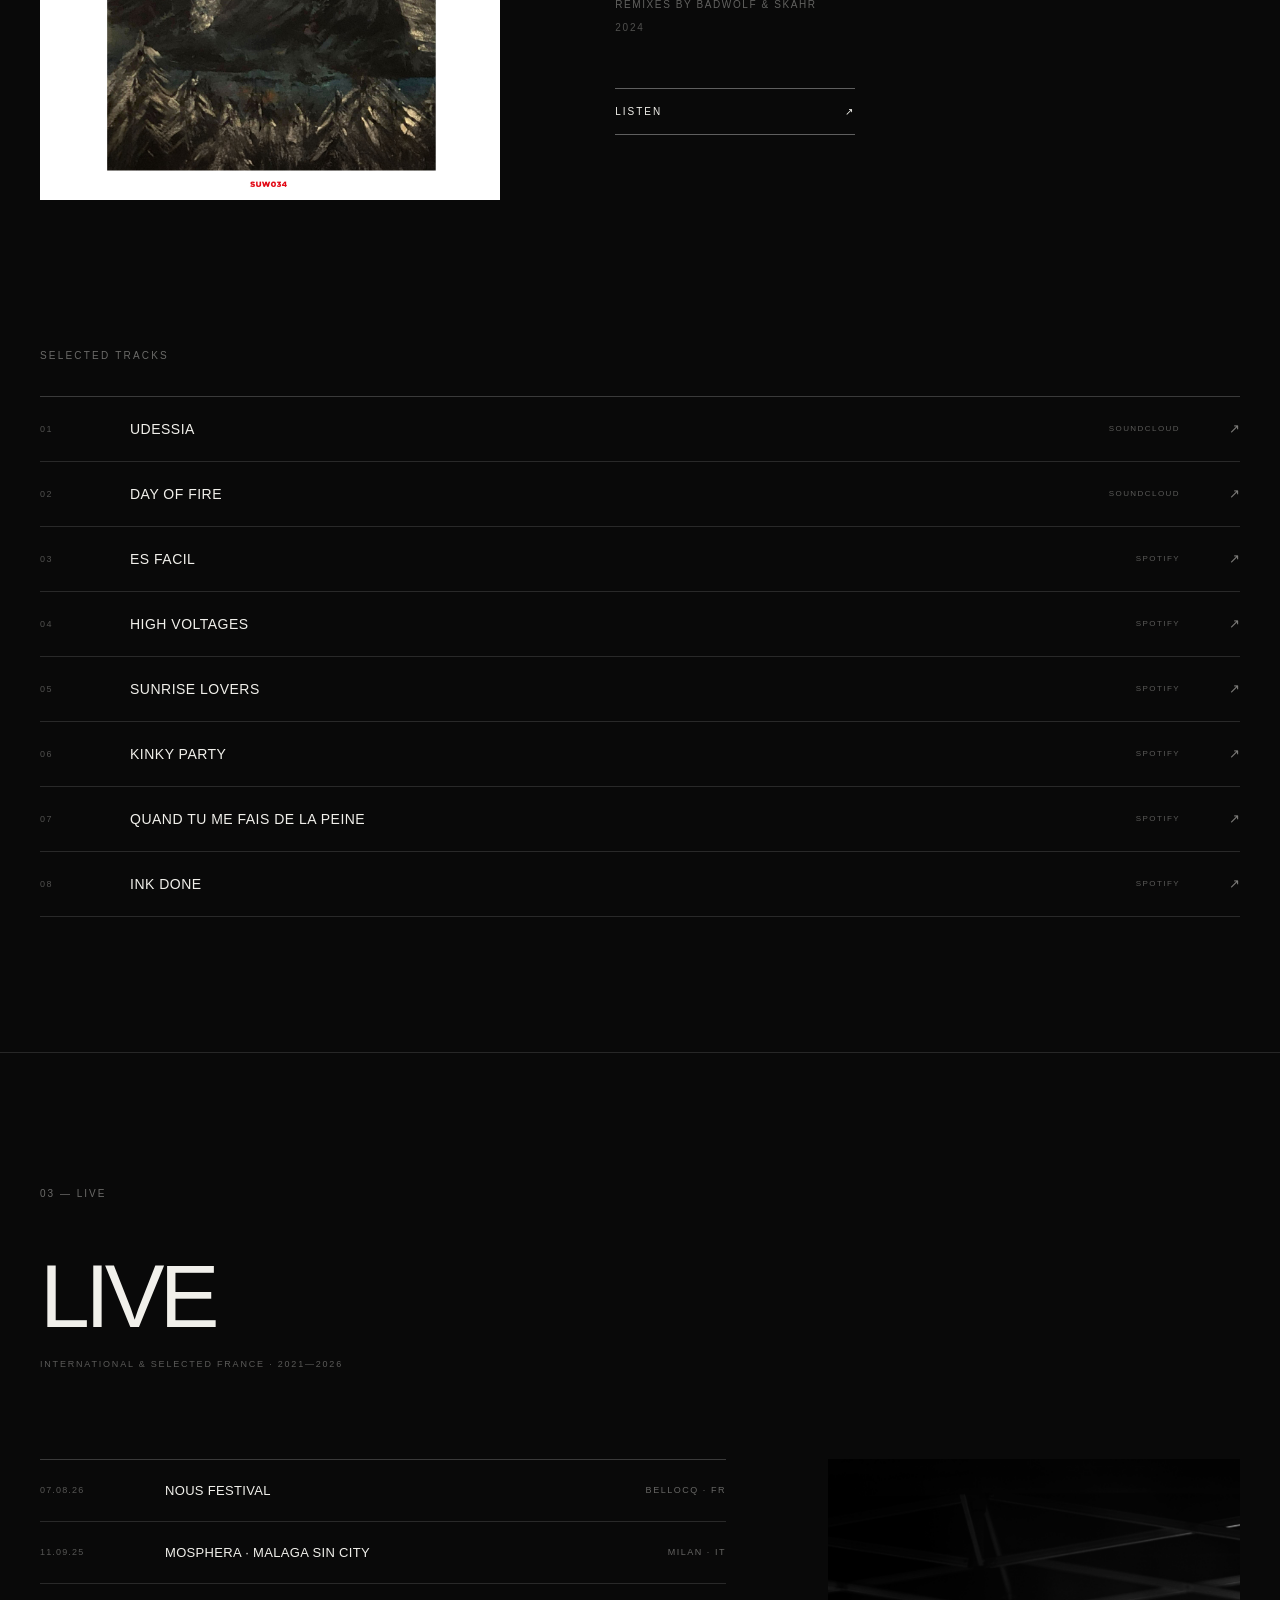
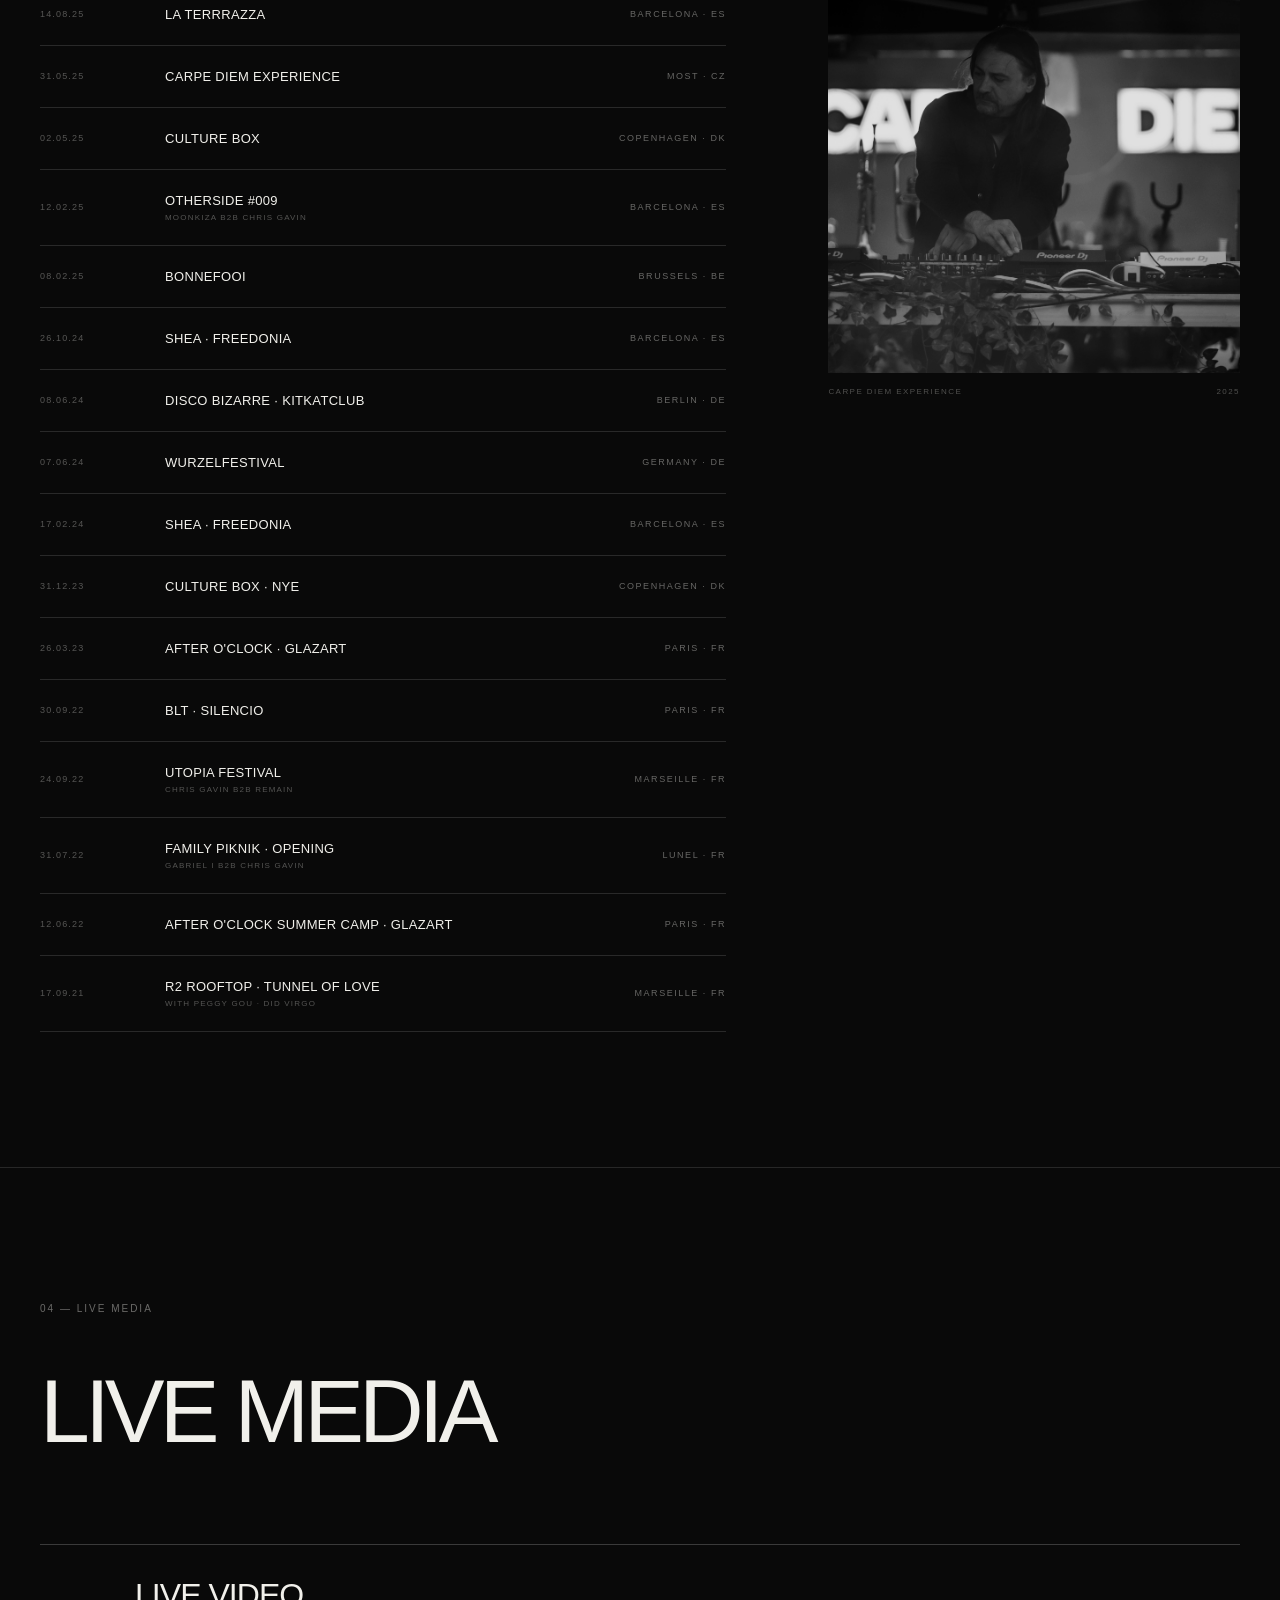
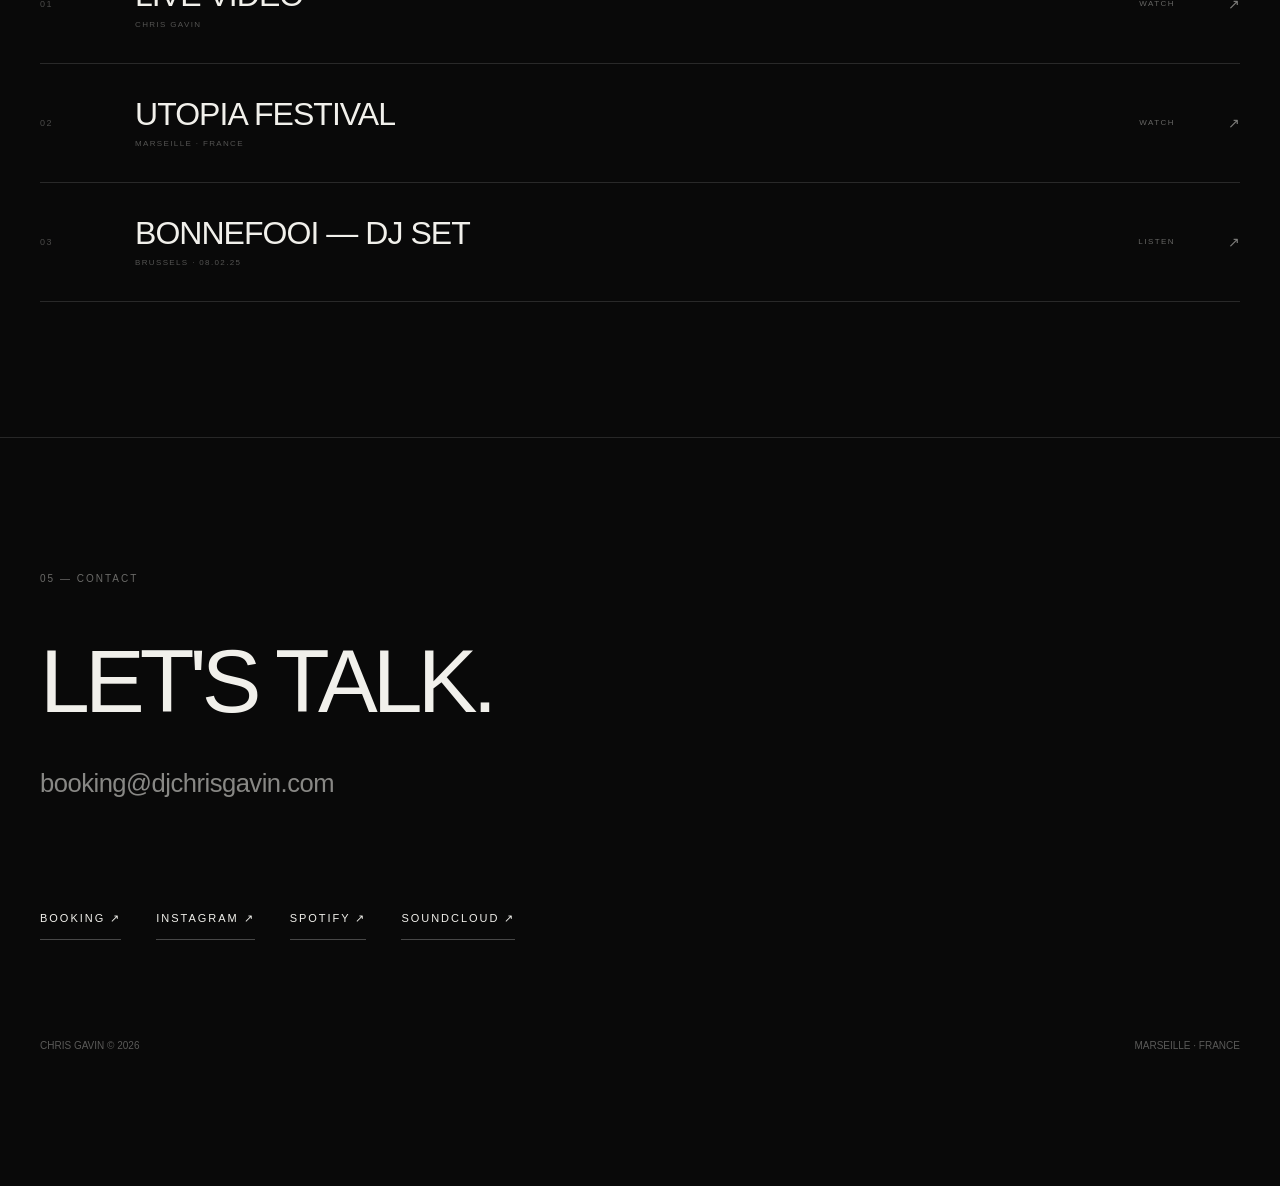
==== commit 543547d4: "Update index.html" ====
--- a/index.html
+++ b/index.html
@@ -193,15 +193,6 @@
       padding-top: 20px;
     }
 
-    .about-manifesto {
-      margin: 0 0 45px;
-      max-width: 700px;
-      font-size: clamp(38px,4.8vw,72px);
-      line-height: .95;
-      letter-spacing: -.055em;
-      font-weight: 400;
-    }
-
     .about-body {
       max-width: 690px;
     }
@@ -212,6 +203,14 @@
       line-height: 1.55;
       letter-spacing: -.01em;
       color: rgba(241,240,235,.78);
+    }
+
+    .about-intro {
+      font-size: clamp(24px,2.6vw,38px) !important;
+      line-height: 1.18 !important;
+      letter-spacing: -.035em !important;
+      color: #f1f0eb !important;
+      margin-bottom: 42px !important;
     }
 
     .about-signature {
@@ -649,8 +648,6 @@
       opacity: .35;
     }
 
-    /* TABLET */
-
     @media (max-width: 1050px) {
 
       .about-layout {
@@ -686,8 +683,6 @@
         margin-top: -12px;
       }
     }
-
-    /* MOBILE */
 
     @media (max-width: 700px) {
 
@@ -761,10 +756,10 @@
         padding-top: 0;
       }
 
-      .about-manifesto {
-        font-size: 10vw;
-        line-height: .98;
-        margin-bottom: 36px;
+      .about-intro {
+        font-size: 7.8vw !important;
+        line-height: 1.08 !important;
+        margin-bottom: 34px !important;
       }
 
       .about-body p {
@@ -943,8 +938,6 @@
 
 <main id="top">
 
-  <!-- HERO -->
-
   <section class="hero">
 
     <div class="hero-content">
@@ -978,19 +971,14 @@
 
       <div class="about-copy">
 
-        <h3 class="about-manifesto">
-          THE JOURNEY<br>
-          IS THE GENRE.
-        </h3>
-
         <div class="about-body">
 
+          <p class="about-intro">
+            Marseille-based DJ and producer Chris Gavin moves between house, progressive electronics, melodic techno and indie dance. Artistic director of Danceteria, his work connects years of production and club culture with an increasingly international DJ schedule.
+          </p>
+
           <p>
-            Chris Gavin is a French DJ, producer and artistic director who approaches electronic music as a journey rather than a genre.
-          </p>
-
-          <p>
-            Moving freely between progressive, house, indie dance, dark disco and techno, his sets are tied together by a hypnotic, deep and melodic signature, often carrying a distinct rock sensibility.
+            Moving freely across styles, his sets are tied together by a hypnotic, deep and melodic signature, often carrying a distinct rock sensibility.
           </p>
 
           <p>
@@ -1093,9 +1081,7 @@
           SELECTED RELEASE
         </div>
 
-        <h3>
-          E-NOUGH
-        </h3>
+        <h3>E-NOUGH</h3>
 
         <div class="release-artist">
           CHRIS GAVIN
@@ -1123,7 +1109,6 @@
 
     </div>
 
-
     <div class="selected-tracks-block">
 
       <div class="selected-tracks-heading">
@@ -1273,9 +1258,7 @@
           <div class="show-date">12.02.25</div>
           <div class="show-venue">
             OTHERSIDE #009
-            <div class="show-detail">
-              MOONKIZA B2B CHRIS GAVIN
-            </div>
+            <div class="show-detail">MOONKIZA B2B CHRIS GAVIN</div>
           </div>
           <div class="show-location">BARCELONA · ES</div>
         </div>
@@ -1332,9 +1315,7 @@
           <div class="show-date">24.09.22</div>
           <div class="show-venue">
             UTOPIA FESTIVAL
-            <div class="show-detail">
-              CHRIS GAVIN B2B REMAIN
-            </div>
+            <div class="show-detail">CHRIS GAVIN B2B REMAIN</div>
           </div>
           <div class="show-location">MARSEILLE · FR</div>
         </div>
@@ -1343,9 +1324,7 @@
           <div class="show-date">31.07.22</div>
           <div class="show-venue">
             FAMILY PIKNIK · OPENING
-            <div class="show-detail">
-              GABRIEL I B2B CHRIS GAVIN
-            </div>
+            <div class="show-detail">GABRIEL I B2B CHRIS GAVIN</div>
           </div>
           <div class="show-location">LUNEL · FR</div>
         </div>
@@ -1360,9 +1339,7 @@
           <div class="show-date">17.09.21</div>
           <div class="show-venue">
             R2 ROOFTOP · TUNNEL OF LOVE
-            <div class="show-detail">
-              WITH PEGGY GOU · DID VIRGO
-            </div>
+            <div class="show-detail">WITH PEGGY GOU · DID VIRGO</div>
           </div>
           <div class="show-location">MARSEILLE · FR</div>
         </div>
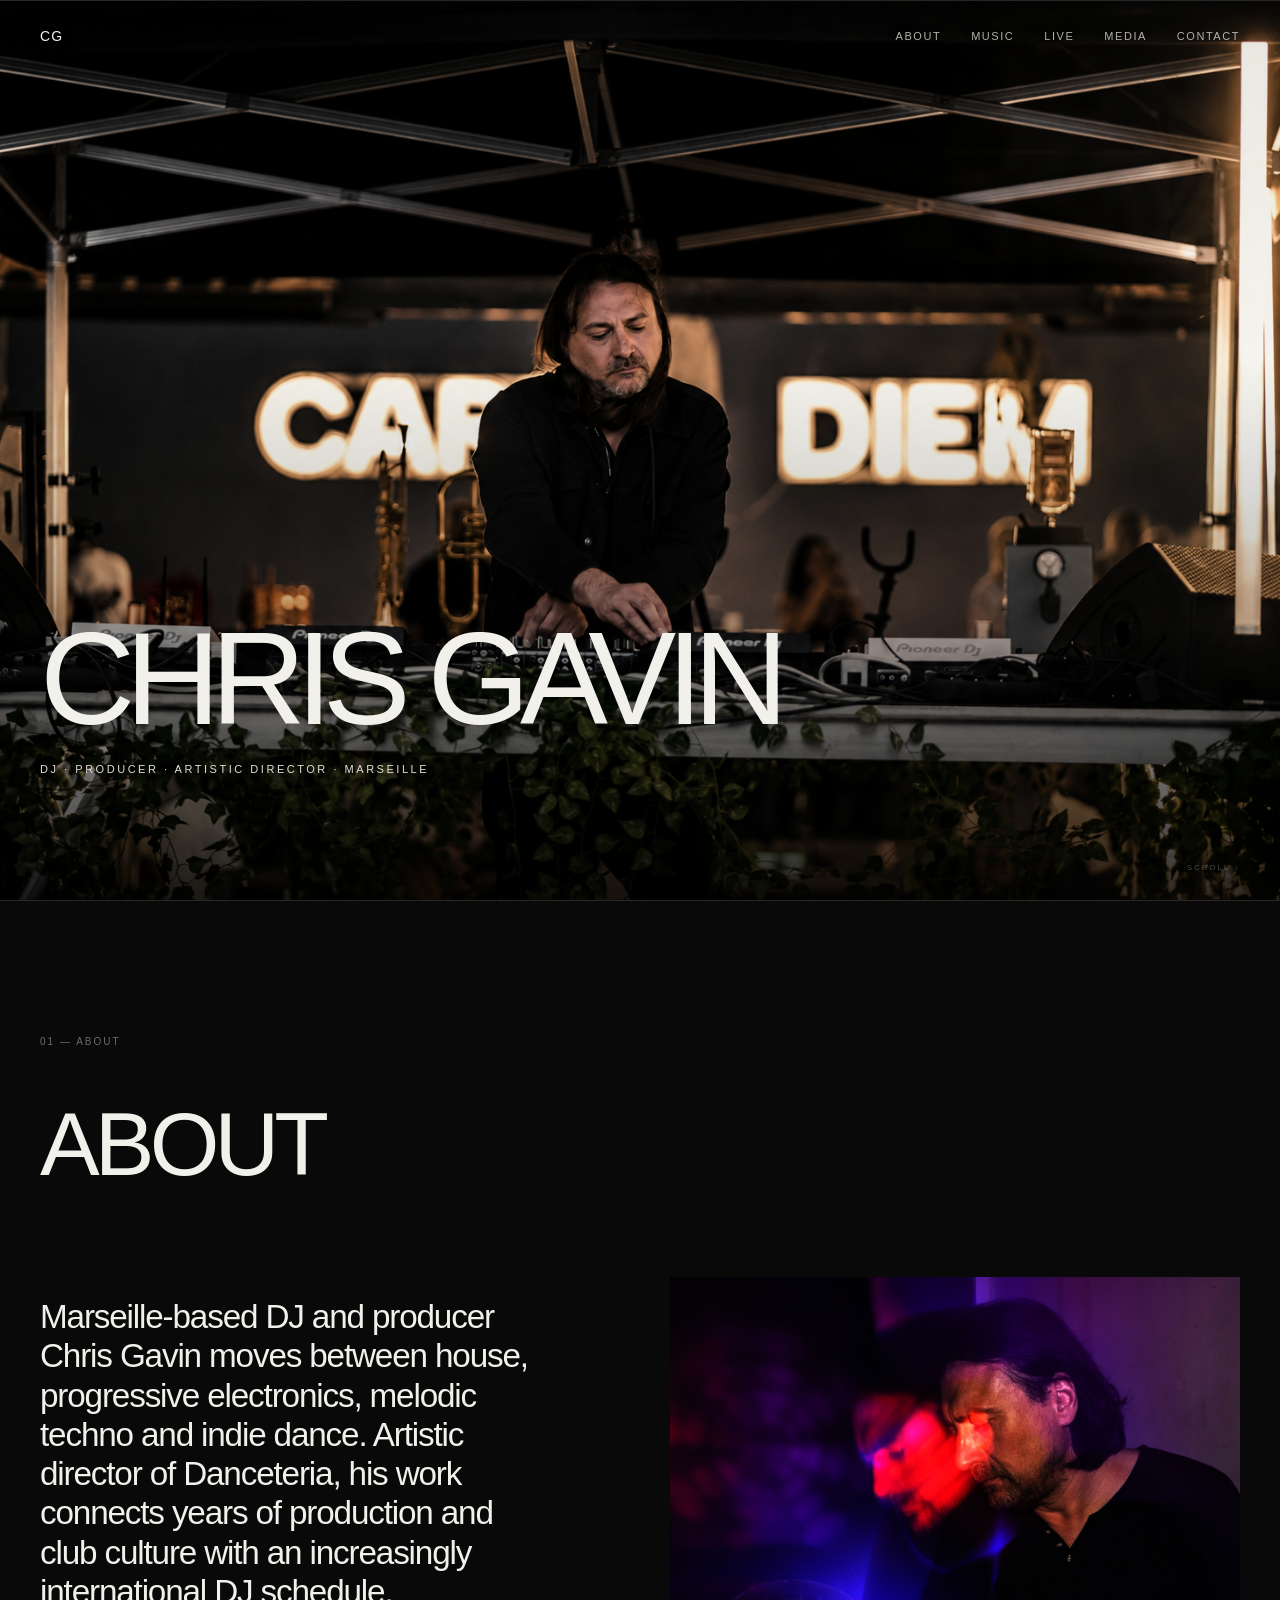
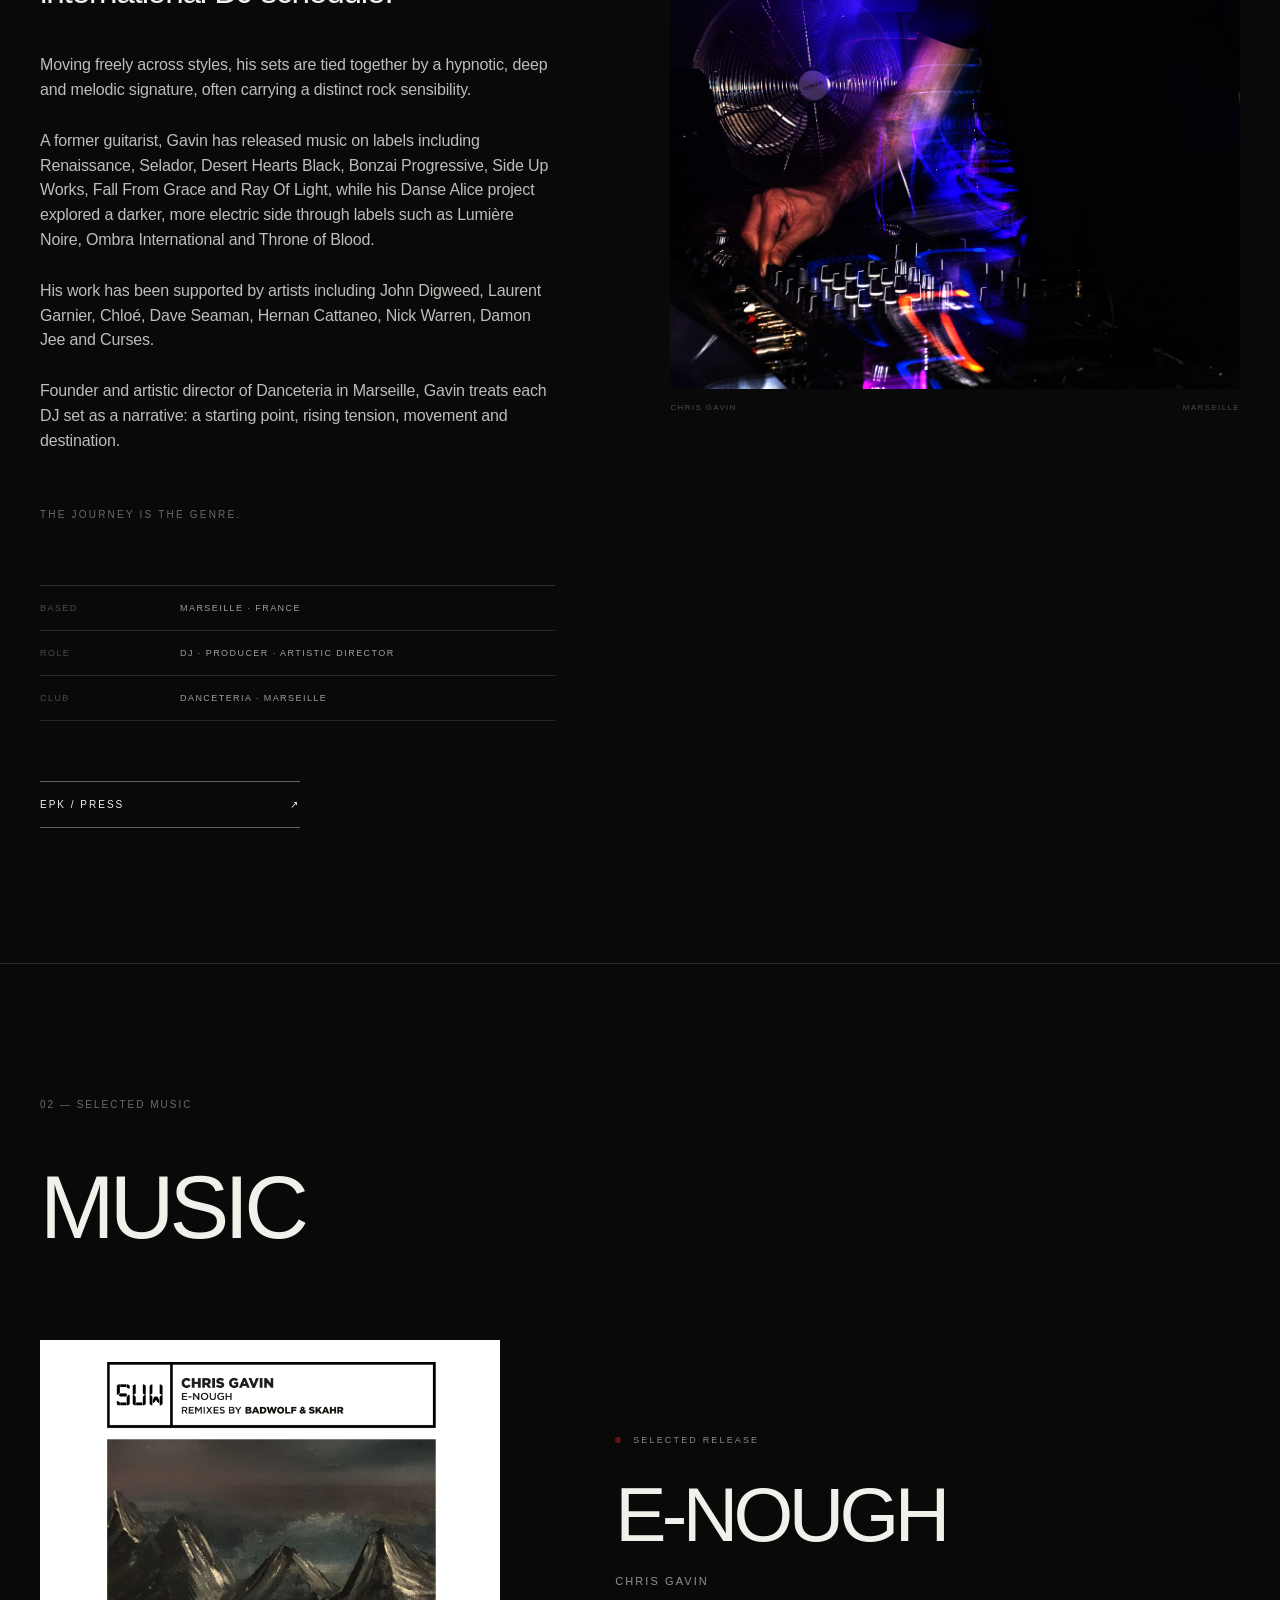
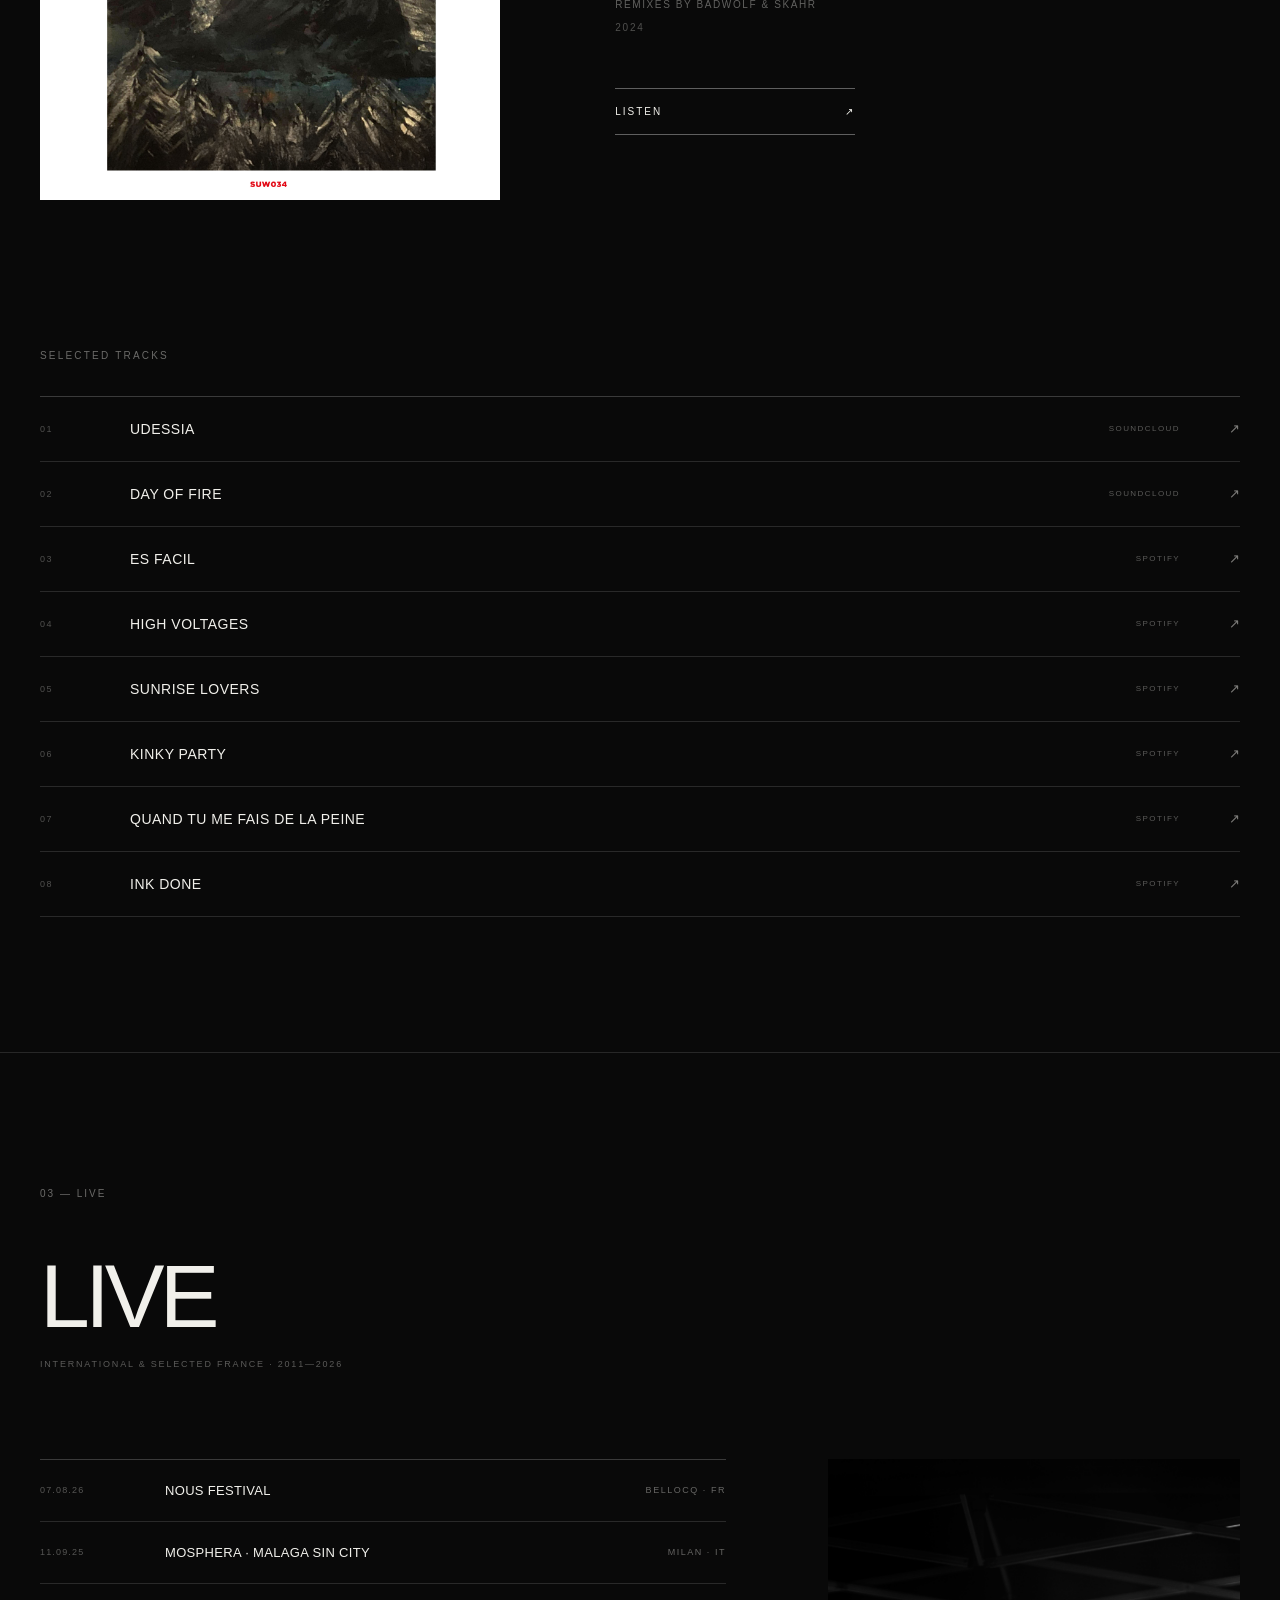
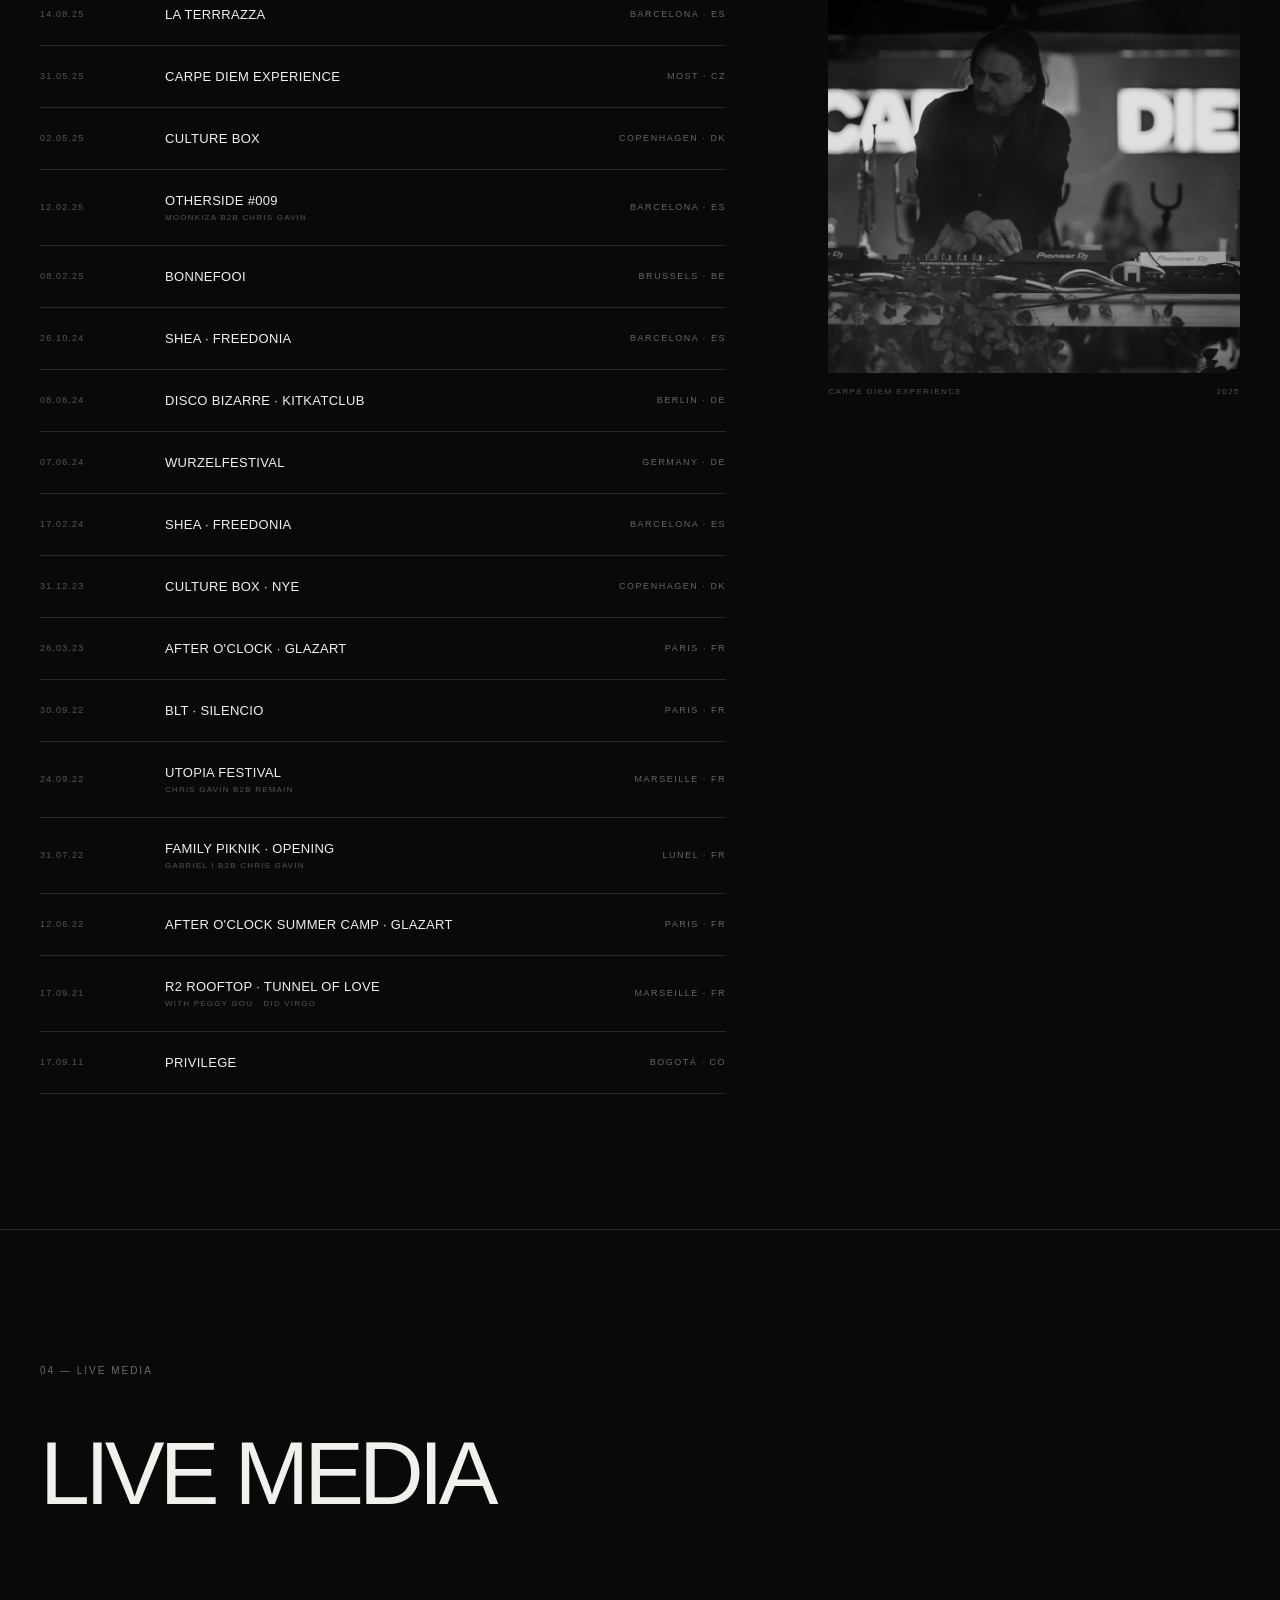
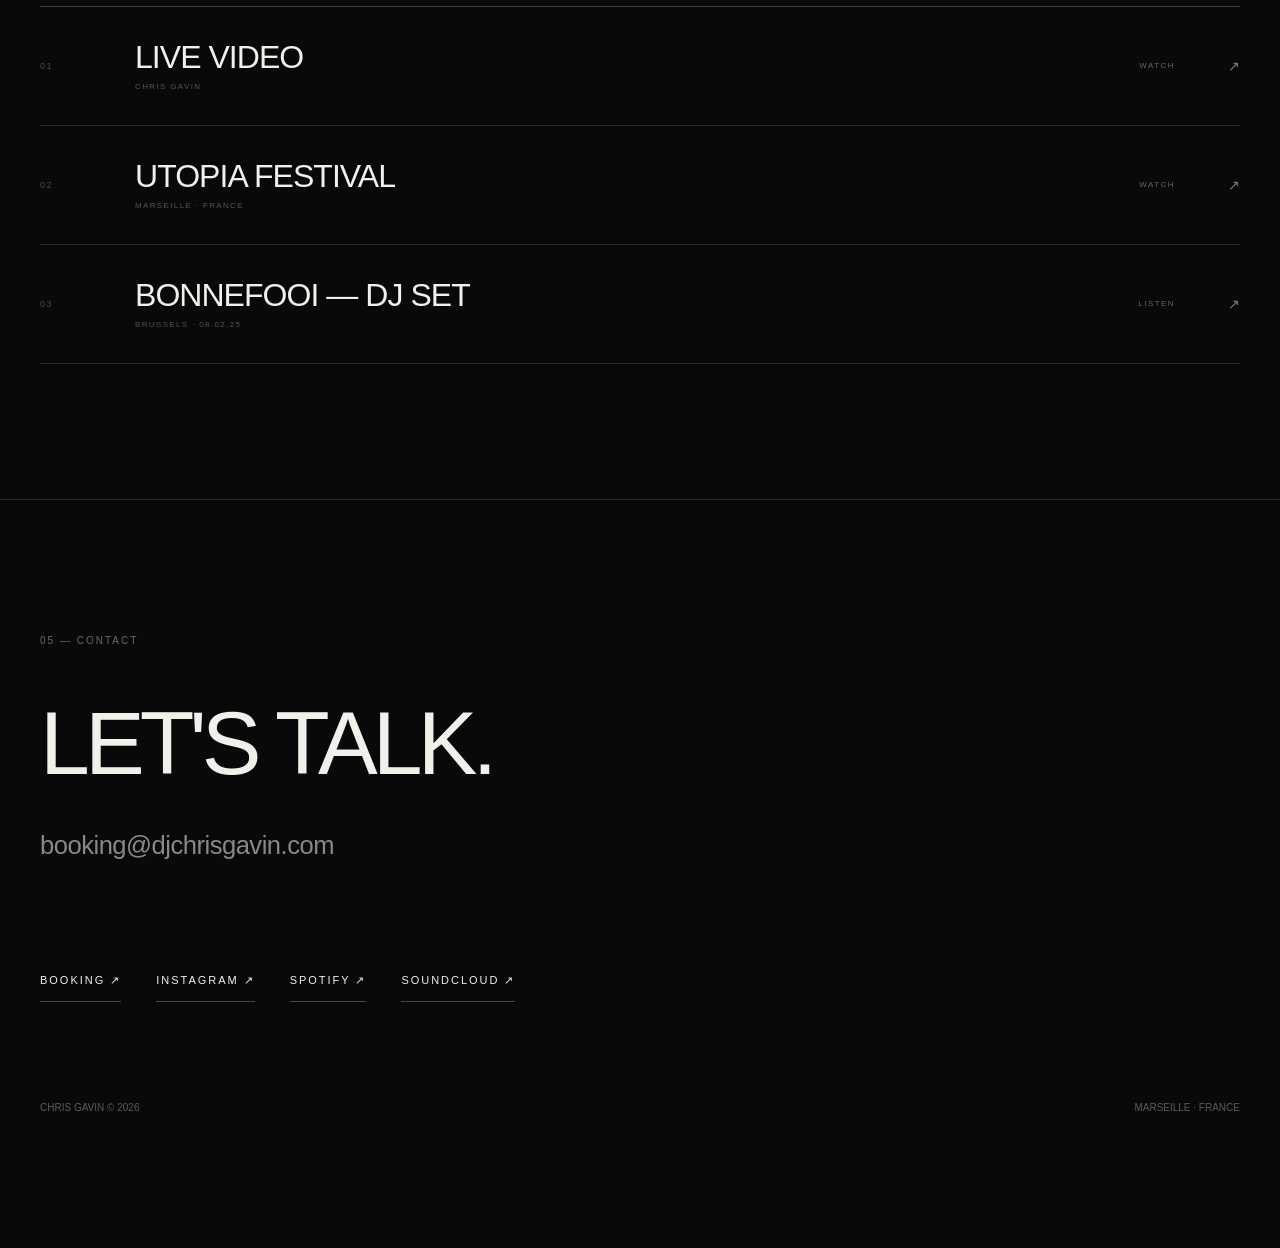
==== commit 54855971: "Update index.html" ====
--- a/index.html
+++ b/index.html
@@ -18,6 +18,7 @@
   <link rel="icon" href="favicon.svg" type="image/svg+xml">
   <link rel="canonical" href="https://djchrisgavin.com/">
 
+  <!-- OPEN GRAPH -->
   <meta property="og:type" content="website">
   <meta property="og:title" content="Chris Gavin — DJ, Producer & Artistic Director">
   <meta
@@ -28,6 +29,7 @@
   <meta property="og:image" content="https://djchrisgavin.com/chris-gavin-hero.jpeg">
   <meta property="og:site_name" content="Chris Gavin">
 
+  <!-- TWITTER -->
   <meta name="twitter:card" content="summary_large_image">
   <meta name="twitter:title" content="Chris Gavin — DJ, Producer & Artistic Director">
   <meta
@@ -35,6 +37,45 @@
     content="Marseille-based DJ, producer and artistic director, moving between house, progressive electronics, melodic techno and indie dance."
   >
   <meta name="twitter:image" content="https://djchrisgavin.com/chris-gavin-hero.jpeg">
+
+  <!-- STRUCTURED DATA -->
+  <script type="application/ld+json">
+  {
+    "@context": "https://schema.org",
+    "@type": "Person",
+    "@id": "https://djchrisgavin.com/#chrisgavin",
+    "name": "Chris Gavin",
+    "url": "https://djchrisgavin.com/",
+    "image": "https://djchrisgavin.com/chris-gavin-hero.jpeg",
+    "description": "Marseille-based DJ, producer and artistic director, moving between house, progressive electronics, melodic techno and indie dance.",
+    "jobTitle": [
+      "DJ",
+      "Producer",
+      "Artistic Director"
+    ],
+    "homeLocation": {
+      "@type": "Place",
+      "name": "Marseille, France"
+    },
+    "affiliation": {
+      "@type": "Organization",
+      "name": "Danceteria"
+    },
+    "sameAs": [
+      "https://www.instagram.com/djchrisgavin/",
+      "https://open.spotify.com/artist/0cxpVsCbSCmNmcxor8VX6I",
+      "https://soundcloud.com/djchrisgavin"
+    ],
+    "knowsAbout": [
+      "House music",
+      "Progressive electronic music",
+      "Melodic techno",
+      "Indie dance",
+      "Dark disco",
+      "Electronic music"
+    ]
+  }
+  </script>
 
   <style>
     * {
@@ -938,6 +979,8 @@
 
 <main id="top">
 
+  <!-- HERO -->
+
   <section class="hero">
 
     <div class="hero-content">
@@ -1031,6 +1074,7 @@
         </a>
 
       </div>
+
 
       <div>
 
@@ -1109,6 +1153,7 @@
 
     </div>
 
+
     <div class="selected-tracks-block">
 
       <div class="selected-tracks-heading">
@@ -1217,7 +1262,7 @@
     </h2>
 
     <div class="live-intro">
-      INTERNATIONAL & SELECTED FRANCE · 2021—2026
+      INTERNATIONAL & SELECTED FRANCE · 2011—2026
     </div>
 
     <div class="live-layout">
@@ -1342,6 +1387,12 @@
             <div class="show-detail">WITH PEGGY GOU · DID VIRGO</div>
           </div>
           <div class="show-location">MARSEILLE · FR</div>
+        </div>
+
+        <div class="show">
+          <div class="show-date">17.09.11</div>
+          <div class="show-venue">PRIVILEGE</div>
+          <div class="show-location">BOGOTÁ · CO</div>
         </div>
 
       </div>
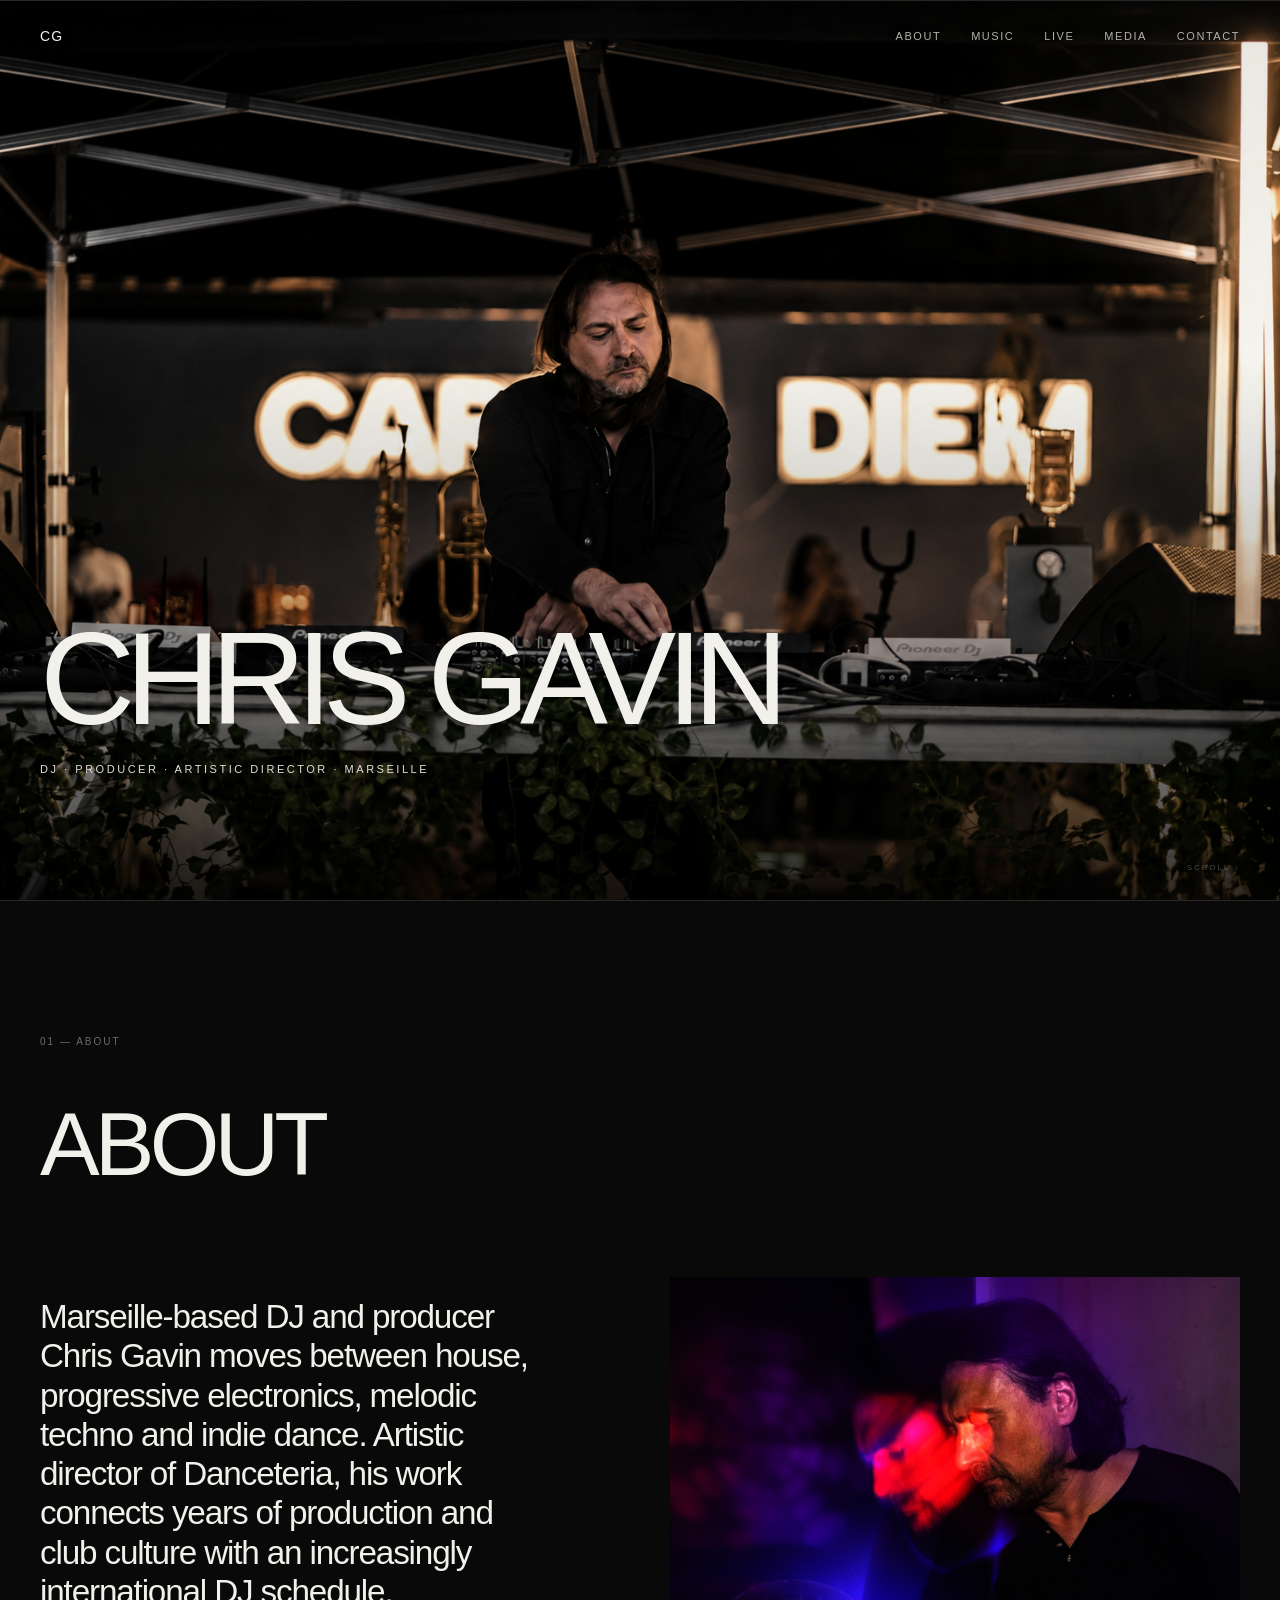
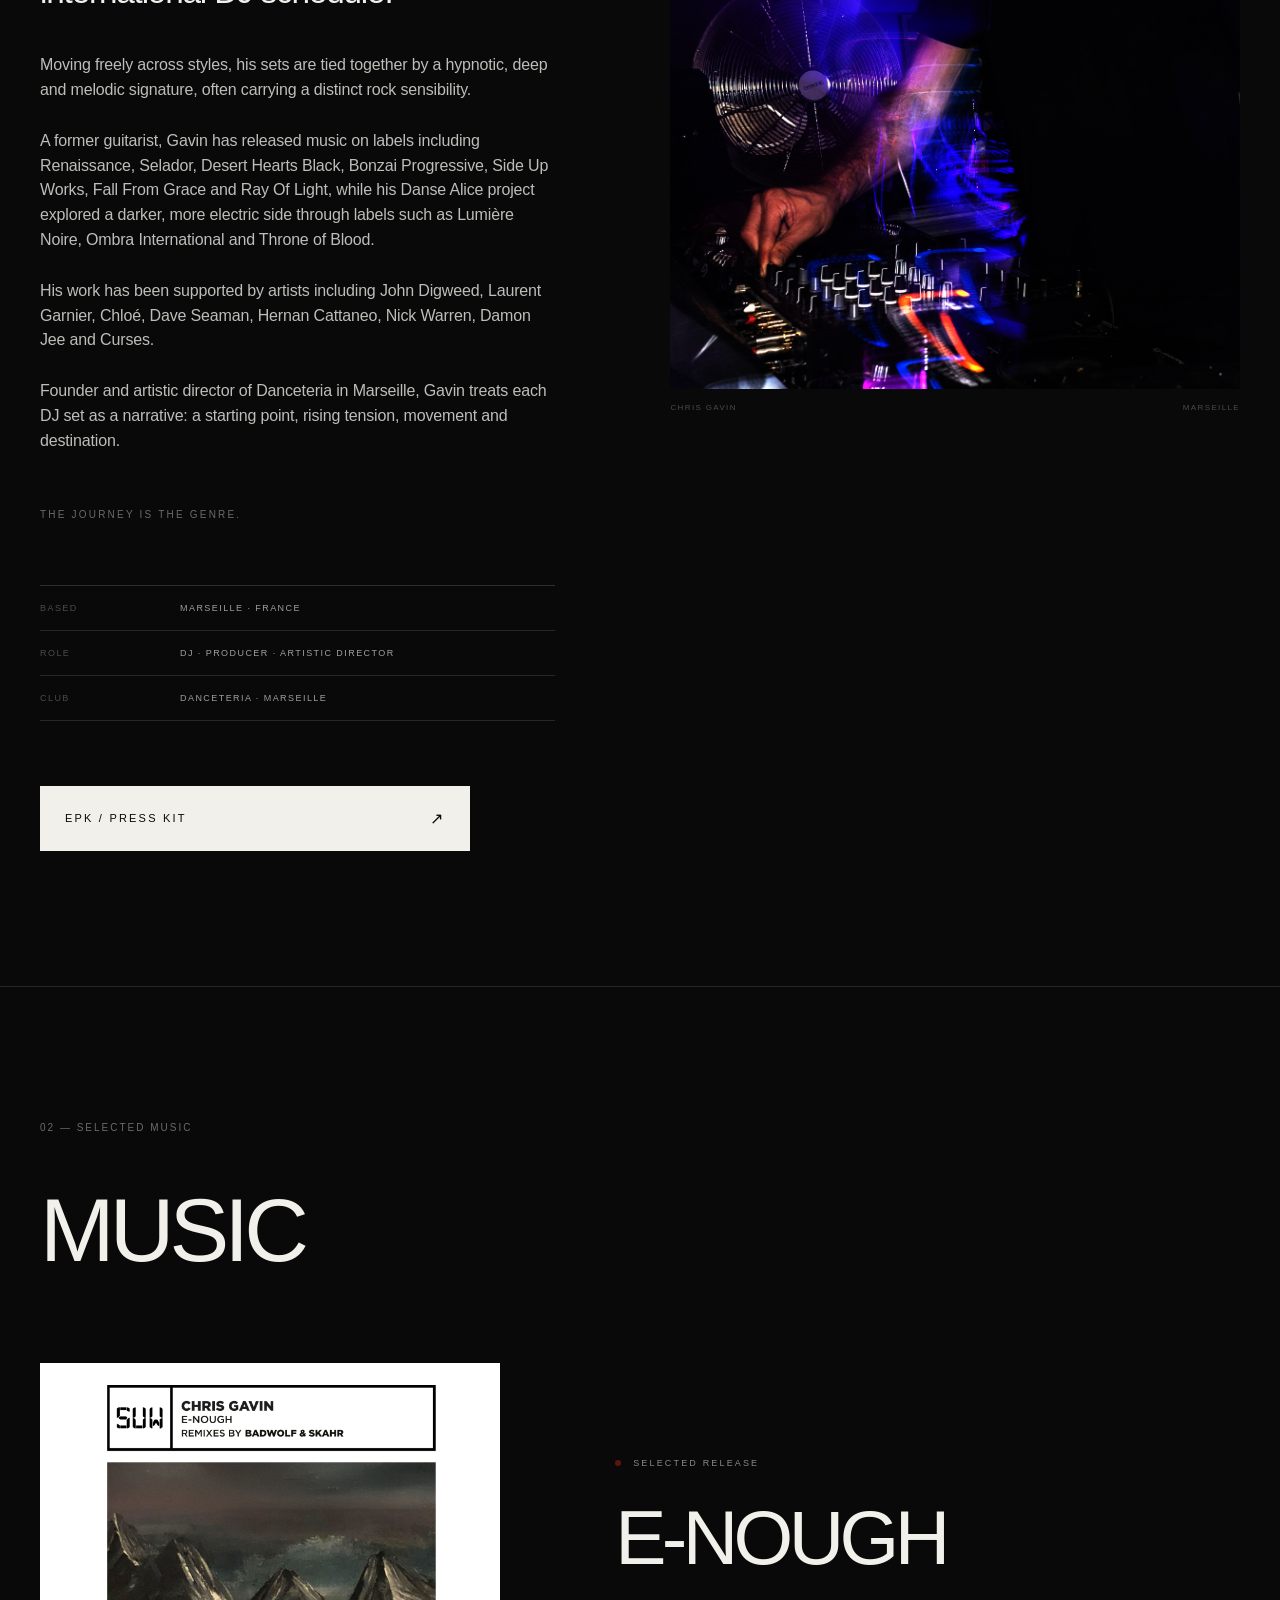
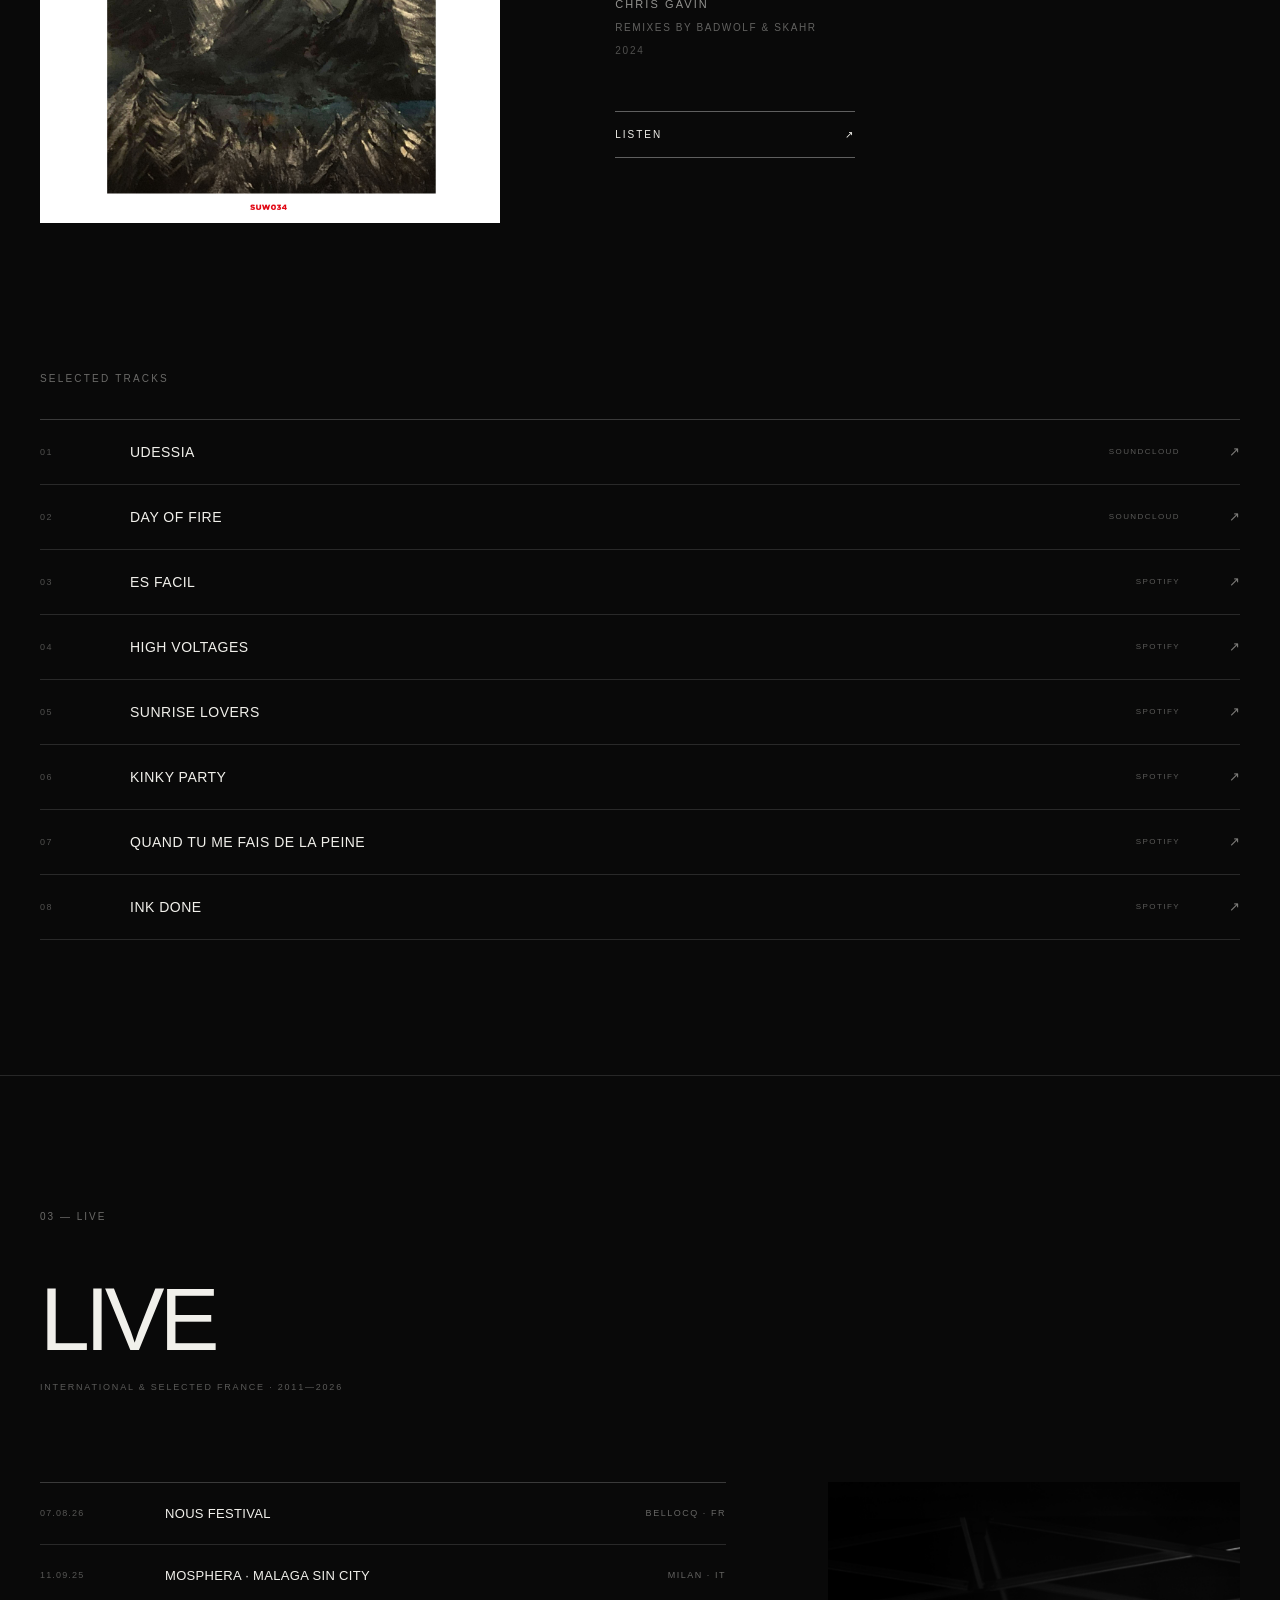
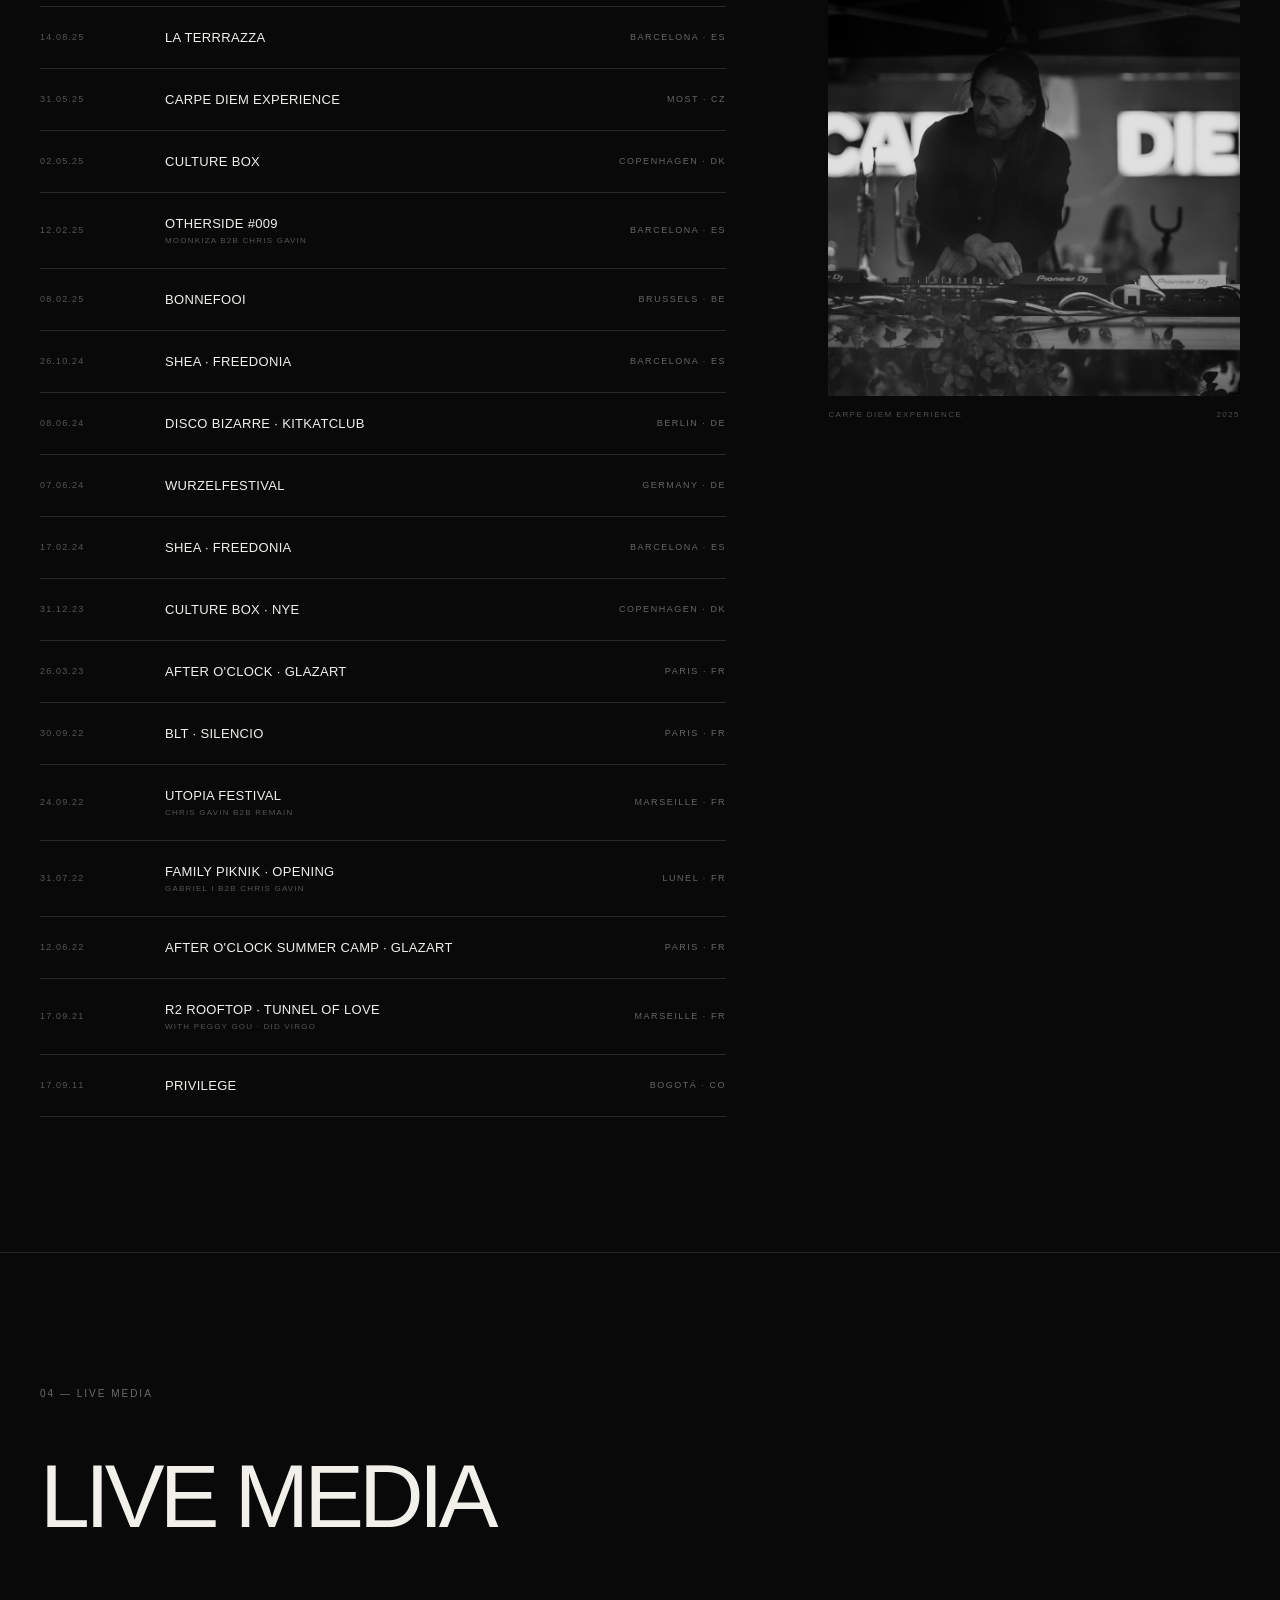
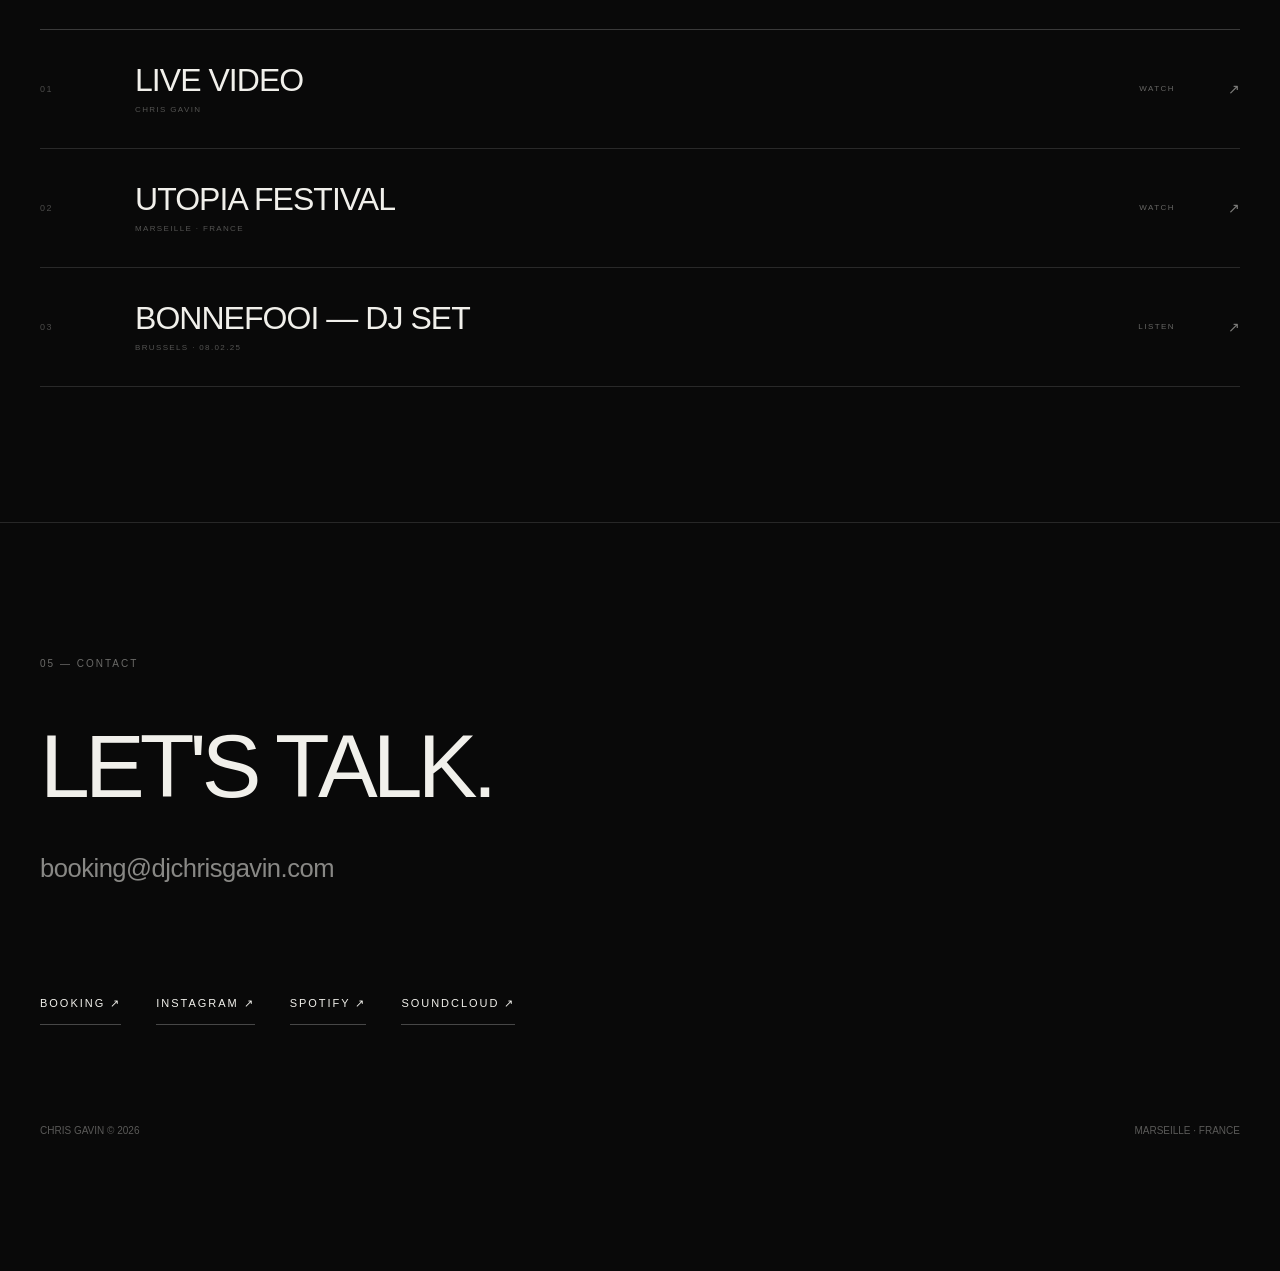
==== commit 1ecd66cc: "Update index.html" ====
--- a/index.html
+++ b/index.html
@@ -37,6 +37,19 @@
     content="Marseille-based DJ, producer and artistic director, moving between house, progressive electronics, melodic techno and indie dance."
   >
   <meta name="twitter:image" content="https://djchrisgavin.com/chris-gavin-hero.jpeg">
+
+  <!-- GOOGLE ANALYTICS 4 -->
+  <script async src="https://www.googletagmanager.com/gtag/js?id=G-D0R5PZ360J"></script>
+  <script>
+    window.dataLayer = window.dataLayer || [];
+
+    function gtag() {
+      dataLayer.push(arguments);
+    }
+
+    gtag('js', new Date());
+    gtag('config', 'G-D0R5PZ360J');
+  </script>
 
   <!-- STRUCTURED DATA -->
   <script type="application/ld+json">
@@ -317,21 +330,38 @@
       opacity: .28;
     }
 
+    /* EPK — MORE VISIBLE */
+
     .epk-link {
-      display: inline-flex;
+      display: flex;
       justify-content: space-between;
-      width: 260px;
-      margin-top: 60px;
-      padding: 17px 0;
-      border-top: 1px solid rgba(255,255,255,.35);
-      border-bottom: 1px solid rgba(255,255,255,.35);
-      font-size: 10px;
+      align-items: center;
+      width: 100%;
+      max-width: 430px;
+      margin-top: 65px;
+      padding: 22px 24px;
+      background: #f1f0eb;
+      color: #090909;
+      border: 1px solid #f1f0eb;
+      font-size: 11px;
+      font-weight: 500;
       letter-spacing: .2em;
-      transition: opacity .25s ease;
+      transition:
+        background .3s ease,
+        color .3s ease,
+        border-color .3s ease,
+        transform .3s ease;
     }
 
     .epk-link:hover {
-      opacity: .55;
+      background: #a42018;
+      border-color: #a42018;
+      color: #f1f0eb;
+      transform: translateY(-2px);
+    }
+
+    .epk-link .arrow-text {
+      font-size: 16px;
     }
 
     /* MUSIC */
@@ -832,6 +862,8 @@
 
       .epk-link {
         width: 100%;
+        max-width: none;
+        padding: 21px 20px;
       }
 
       .music-release {
@@ -976,7 +1008,6 @@
   </nav>
 </header>
 
-
 <main id="top">
 
   <!-- HERO -->
@@ -996,7 +1027,6 @@
     </div>
 
   </section>
-
 
   <!-- ABOUT -->
 
@@ -1068,13 +1098,14 @@
         <a
           class="epk-link"
           href="epk.html"
+          data-ga-event="click_epk"
+          data-ga-label="EPK / PRESS"
         >
-          <span>EPK / PRESS</span>
+          <span>EPK / PRESS KIT</span>
           <span class="arrow-text">↗︎</span>
         </a>
 
       </div>
-
 
       <div>
 
@@ -1095,7 +1126,6 @@
     </div>
 
   </section>
-
 
   <!-- MUSIC -->
 
@@ -1144,6 +1174,9 @@
           href="https://open.spotify.com/intl-fr/track/2CYDN3BdzhKFLJEn47KGAo?si=25eb095d53c045dd"
           target="_blank"
           rel="noopener noreferrer"
+          data-ga-event="click_release"
+          data-ga-label="E-Nough"
+          data-ga-platform="Spotify"
         >
           <span>LISTEN</span>
           <span class="arrow-text">↗︎</span>
@@ -1153,7 +1186,6 @@
 
     </div>
 
-
     <div class="selected-tracks-block">
 
       <div class="selected-tracks-heading">
@@ -1162,80 +1194,120 @@
 
       <div class="tracks">
 
-        <a class="track"
-           href="https://soundcloud.com/djchrisgavin/chris-gavin-udessia-original"
-           target="_blank"
-           rel="noopener noreferrer">
+        <a
+          class="track"
+          href="https://soundcloud.com/djchrisgavin/chris-gavin-udessia-original"
+          target="_blank"
+          rel="noopener noreferrer"
+          data-ga-event="click_track"
+          data-ga-label="Udessia"
+          data-ga-platform="SoundCloud"
+        >
           <div class="track-number">01</div>
           <div class="track-title">UDESSIA</div>
           <div class="track-platform">SOUNDCLOUD</div>
           <div class="track-arrow arrow-text">↗︎</div>
         </a>
 
-        <a class="track"
-           href="https://soundcloud.com/djchrisgavin/dayoffire?si=e92cf65088554305a14afa9d4dfeb20b&utm_source=clipboard&utm_medium=text&utm_campaign=social_sharing"
-           target="_blank"
-           rel="noopener noreferrer">
+        <a
+          class="track"
+          href="https://soundcloud.com/djchrisgavin/dayoffire?si=e92cf65088554305a14afa9d4dfeb20b&utm_source=clipboard&utm_medium=text&utm_campaign=social_sharing"
+          target="_blank"
+          rel="noopener noreferrer"
+          data-ga-event="click_track"
+          data-ga-label="Day Of Fire"
+          data-ga-platform="SoundCloud"
+        >
           <div class="track-number">02</div>
           <div class="track-title">DAY OF FIRE</div>
           <div class="track-platform">SOUNDCLOUD</div>
           <div class="track-arrow arrow-text">↗︎</div>
         </a>
 
-        <a class="track"
-           href="https://open.spotify.com/intl-fr/track/5GMh7gioko5ZeMpFGPj8LC?si=eeb8abee64e446eb"
-           target="_blank"
-           rel="noopener noreferrer">
+        <a
+          class="track"
+          href="https://open.spotify.com/intl-fr/track/5GMh7gioko5ZeMpFGPj8LC?si=eeb8abee64e446eb"
+          target="_blank"
+          rel="noopener noreferrer"
+          data-ga-event="click_track"
+          data-ga-label="Es Facil"
+          data-ga-platform="Spotify"
+        >
           <div class="track-number">03</div>
           <div class="track-title">ES FACIL</div>
           <div class="track-platform">SPOTIFY</div>
           <div class="track-arrow arrow-text">↗︎</div>
         </a>
 
-        <a class="track"
-           href="https://open.spotify.com/intl-fr/track/0eKaj2S6ApGsW7QuAsXvFF?si=0c3a980ae1e24dc5"
-           target="_blank"
-           rel="noopener noreferrer">
+        <a
+          class="track"
+          href="https://open.spotify.com/intl-fr/track/0eKaj2S6ApGsW7QuAsXvFF?si=0c3a980ae1e24dc5"
+          target="_blank"
+          rel="noopener noreferrer"
+          data-ga-event="click_track"
+          data-ga-label="High Voltages"
+          data-ga-platform="Spotify"
+        >
           <div class="track-number">04</div>
           <div class="track-title">HIGH VOLTAGES</div>
           <div class="track-platform">SPOTIFY</div>
           <div class="track-arrow arrow-text">↗︎</div>
         </a>
 
-        <a class="track"
-           href="https://open.spotify.com/intl-fr/track/0CNeoxIgv9hjBTZuR8TsYO?si=a04f5b55166742b8"
-           target="_blank"
-           rel="noopener noreferrer">
+        <a
+          class="track"
+          href="https://open.spotify.com/intl-fr/track/0CNeoxIgv9hjBTZuR8TsYO?si=a04f5b55166742b8"
+          target="_blank"
+          rel="noopener noreferrer"
+          data-ga-event="click_track"
+          data-ga-label="Sunrise Lovers"
+          data-ga-platform="Spotify"
+        >
           <div class="track-number">05</div>
           <div class="track-title">SUNRISE LOVERS</div>
           <div class="track-platform">SPOTIFY</div>
           <div class="track-arrow arrow-text">↗︎</div>
         </a>
 
-        <a class="track"
-           href="https://open.spotify.com/intl-fr/track/4DYNnLSjafhJrpN18PKPs2?si=be215edb93c7441a"
-           target="_blank"
-           rel="noopener noreferrer">
+        <a
+          class="track"
+          href="https://open.spotify.com/intl-fr/track/4DYNnLSjafhJrpN18PKPs2?si=be215edb93c7441a"
+          target="_blank"
+          rel="noopener noreferrer"
+          data-ga-event="click_track"
+          data-ga-label="Kinky Party"
+          data-ga-platform="Spotify"
+        >
           <div class="track-number">06</div>
           <div class="track-title">KINKY PARTY</div>
           <div class="track-platform">SPOTIFY</div>
           <div class="track-arrow arrow-text">↗︎</div>
         </a>
 
-        <a class="track"
-           href="https://open.spotify.com/intl-fr/track/0EsTapKVndzDqYhDXyPYoA?si=9584e2ce0d3340e1"
-           target="_blank"
-           rel="noopener noreferrer">
+        <a
+          class="track"
+          href="https://open.spotify.com/intl-fr/track/0EsTapKVndzDqYhDXyPYoA?si=9584e2ce0d3340e1"
+          target="_blank"
+          rel="noopener noreferrer"
+          data-ga-event="click_track"
+          data-ga-label="Quand tu me fais de la peine"
+          data-ga-platform="Spotify"
+        >
           <div class="track-number">07</div>
           <div class="track-title">QUAND TU ME FAIS DE LA PEINE</div>
           <div class="track-platform">SPOTIFY</div>
           <div class="track-arrow arrow-text">↗︎</div>
         </a>
 
-        <a class="track"
-           href="https://open.spotify.com/intl-fr/track/5lvkK4pEqDv1petOLUmaMe?si=cecf64be0cbb41da"
-           target="_blank"
-           rel="noopener noreferrer">
+        <a
+          class="track"
+          href="https://open.spotify.com/intl-fr/track/5lvkK4pEqDv1petOLUmaMe?si=cecf64be0cbb41da"
+          target="_blank"
+          rel="noopener noreferrer"
+          data-ga-event="click_track"
+          data-ga-label="Ink Done"
+          data-ga-platform="Spotify"
+        >
           <div class="track-number">08</div>
           <div class="track-title">INK DONE</div>
           <div class="track-platform">SPOTIFY</div>
@@ -1247,7 +1319,6 @@
     </div>
 
   </section>
-
 
   <!-- LIVE -->
 
@@ -1417,7 +1488,6 @@
 
   </section>
 
-
   <!-- LIVE MEDIA -->
 
   <section id="media">
@@ -1437,6 +1507,9 @@
         href="https://youtu.be/MayvWhDFhiI?si=GNkRbTCGJ3W9ErWk"
         target="_blank"
         rel="noopener noreferrer"
+        data-ga-event="click_media"
+        data-ga-label="Live Video"
+        data-ga-platform="YouTube"
       >
         <div class="media-number">01</div>
 
@@ -1454,6 +1527,9 @@
         href="https://www.youtube.com/live/cf-j2NYj2dk?si=RQ8O2MfVYX0Y5NLo"
         target="_blank"
         rel="noopener noreferrer"
+        data-ga-event="click_media"
+        data-ga-label="Utopia Festival"
+        data-ga-platform="YouTube"
       >
         <div class="media-number">02</div>
 
@@ -1471,6 +1547,9 @@
         href="https://soundcloud.com/djchrisgavin/chris-gavin-bonnefooi-bruxelles-080225chrisgavinatbonnefooi?si=d846f77469fb4f829ba5bdb365670f95&utm_source=clipboard&utm_medium=text&utm_campaign=social_sharing"
         target="_blank"
         rel="noopener noreferrer"
+        data-ga-event="click_media"
+        data-ga-label="Bonnefooi DJ Set"
+        data-ga-platform="SoundCloud"
       >
         <div class="media-number">03</div>
 
@@ -1487,7 +1566,6 @@
 
   </section>
 
-
   <!-- CONTACT -->
 
   <section id="contact" class="contact">
@@ -1505,6 +1583,8 @@
       <a
         class="booking-email"
         href="mailto:booking@djchrisgavin.com"
+        data-ga-event="click_booking"
+        data-ga-label="Booking Email"
       >
         booking@djchrisgavin.com
       </a>
@@ -1514,6 +1594,8 @@
         <a
           class="contact-link"
           href="mailto:booking@djchrisgavin.com"
+          data-ga-event="click_booking"
+          data-ga-label="Booking Button"
         >
           BOOKING <span class="arrow-text">↗︎</span>
         </a>
@@ -1523,6 +1605,9 @@
           href="https://www.instagram.com/djchrisgavin/"
           target="_blank"
           rel="noopener noreferrer"
+          data-ga-event="click_social"
+          data-ga-label="Instagram"
+          data-ga-platform="Instagram"
         >
           INSTAGRAM <span class="arrow-text">↗︎</span>
         </a>
@@ -1532,6 +1617,9 @@
           href="https://open.spotify.com/artist/0cxpVsCbSCmNmcxor8VX6I"
           target="_blank"
           rel="noopener noreferrer"
+          data-ga-event="click_social"
+          data-ga-label="Spotify Artist"
+          data-ga-platform="Spotify"
         >
           SPOTIFY <span class="arrow-text">↗︎</span>
         </a>
@@ -1541,6 +1629,9 @@
           href="https://soundcloud.com/djchrisgavin"
           target="_blank"
           rel="noopener noreferrer"
+          data-ga-event="click_social"
+          data-ga-label="SoundCloud Profile"
+          data-ga-platform="SoundCloud"
         >
           SOUNDCLOUD <span class="arrow-text">↗︎</span>
         </a>
@@ -1558,5 +1649,30 @@
 
 </main>
 
+<!-- GA4 CLICK TRACKING -->
+<script>
+  document.addEventListener('click', function(event) {
+    const link = event.target.closest('[data-ga-event]');
+
+    if (!link) {
+      return;
+    }
+
+    if (typeof gtag !== 'function') {
+      return;
+    }
+
+    const eventName = link.dataset.gaEvent;
+    const eventLabel = link.dataset.gaLabel || '';
+    const eventPlatform = link.dataset.gaPlatform || '';
+
+    gtag('event', eventName, {
+      item_name: eventLabel,
+      platform: eventPlatform,
+      link_url: link.href
+    });
+  });
+</script>
+
 </body>
 </html>
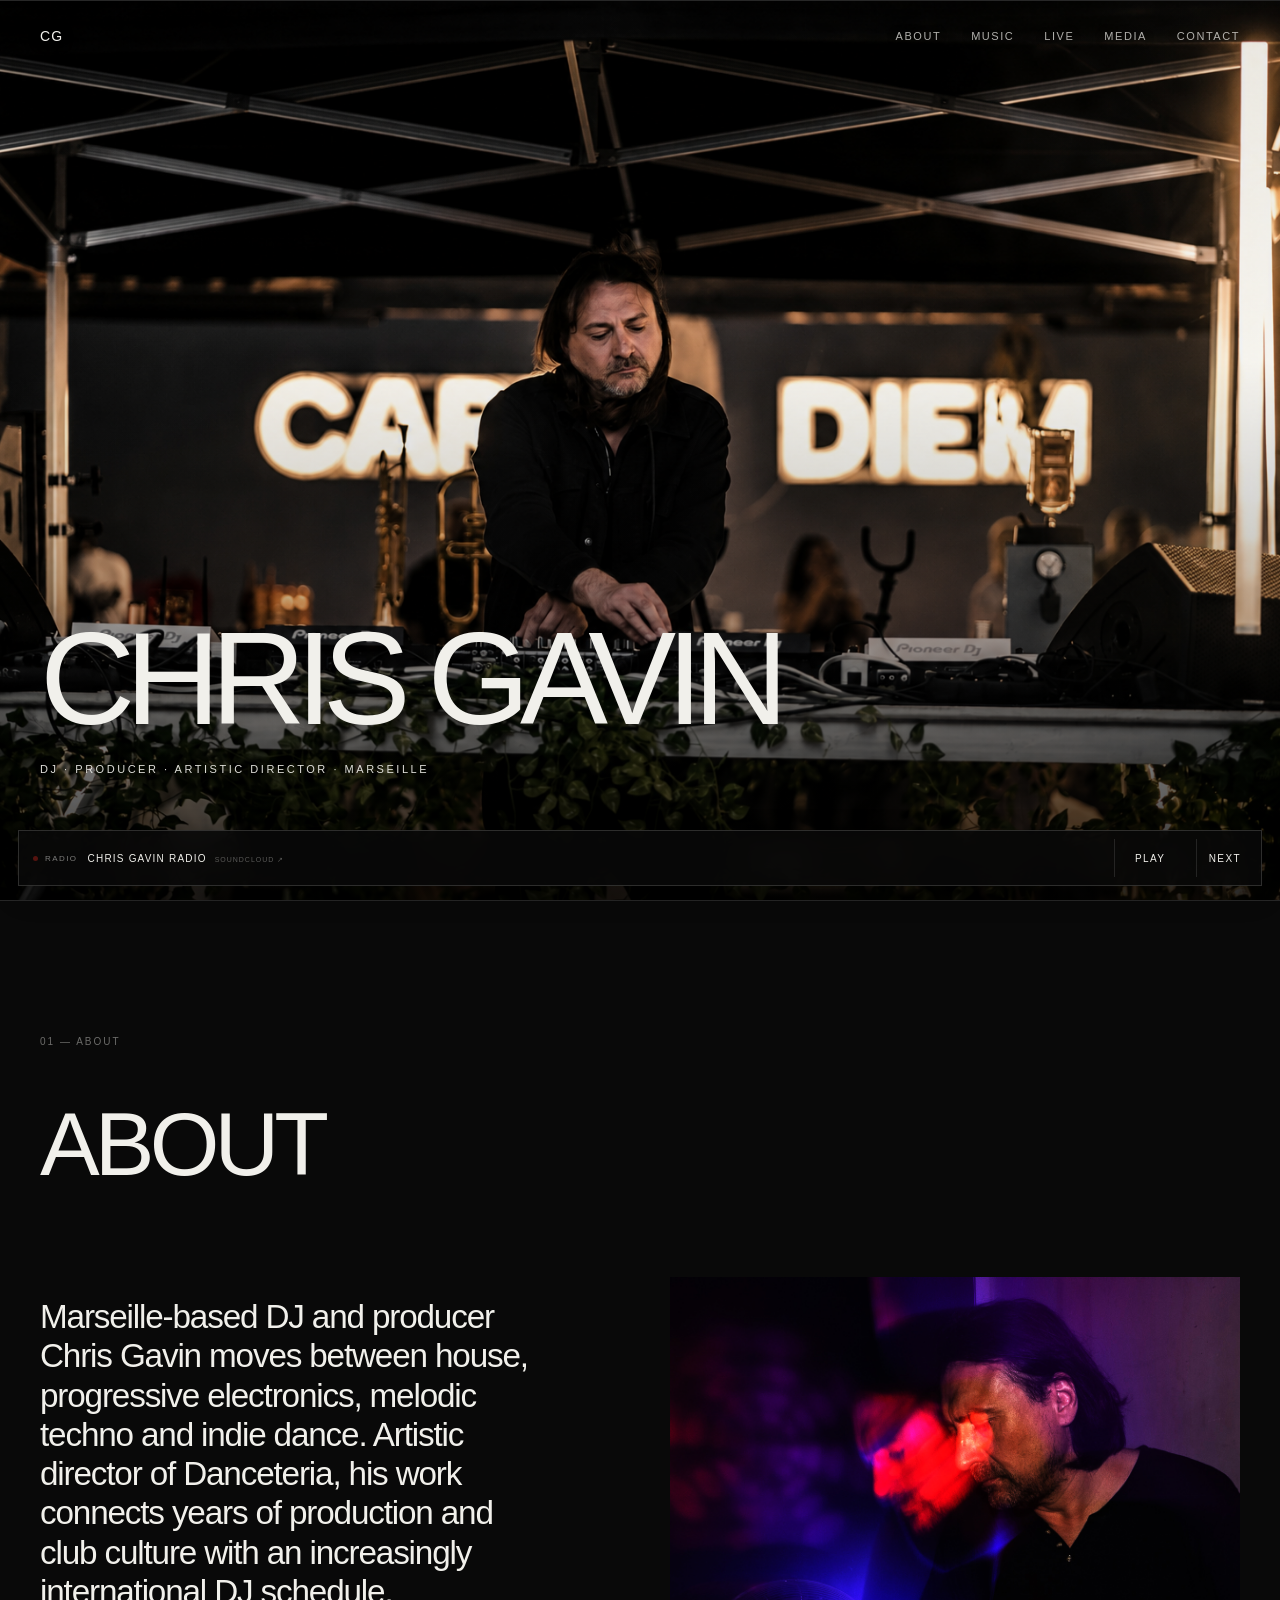
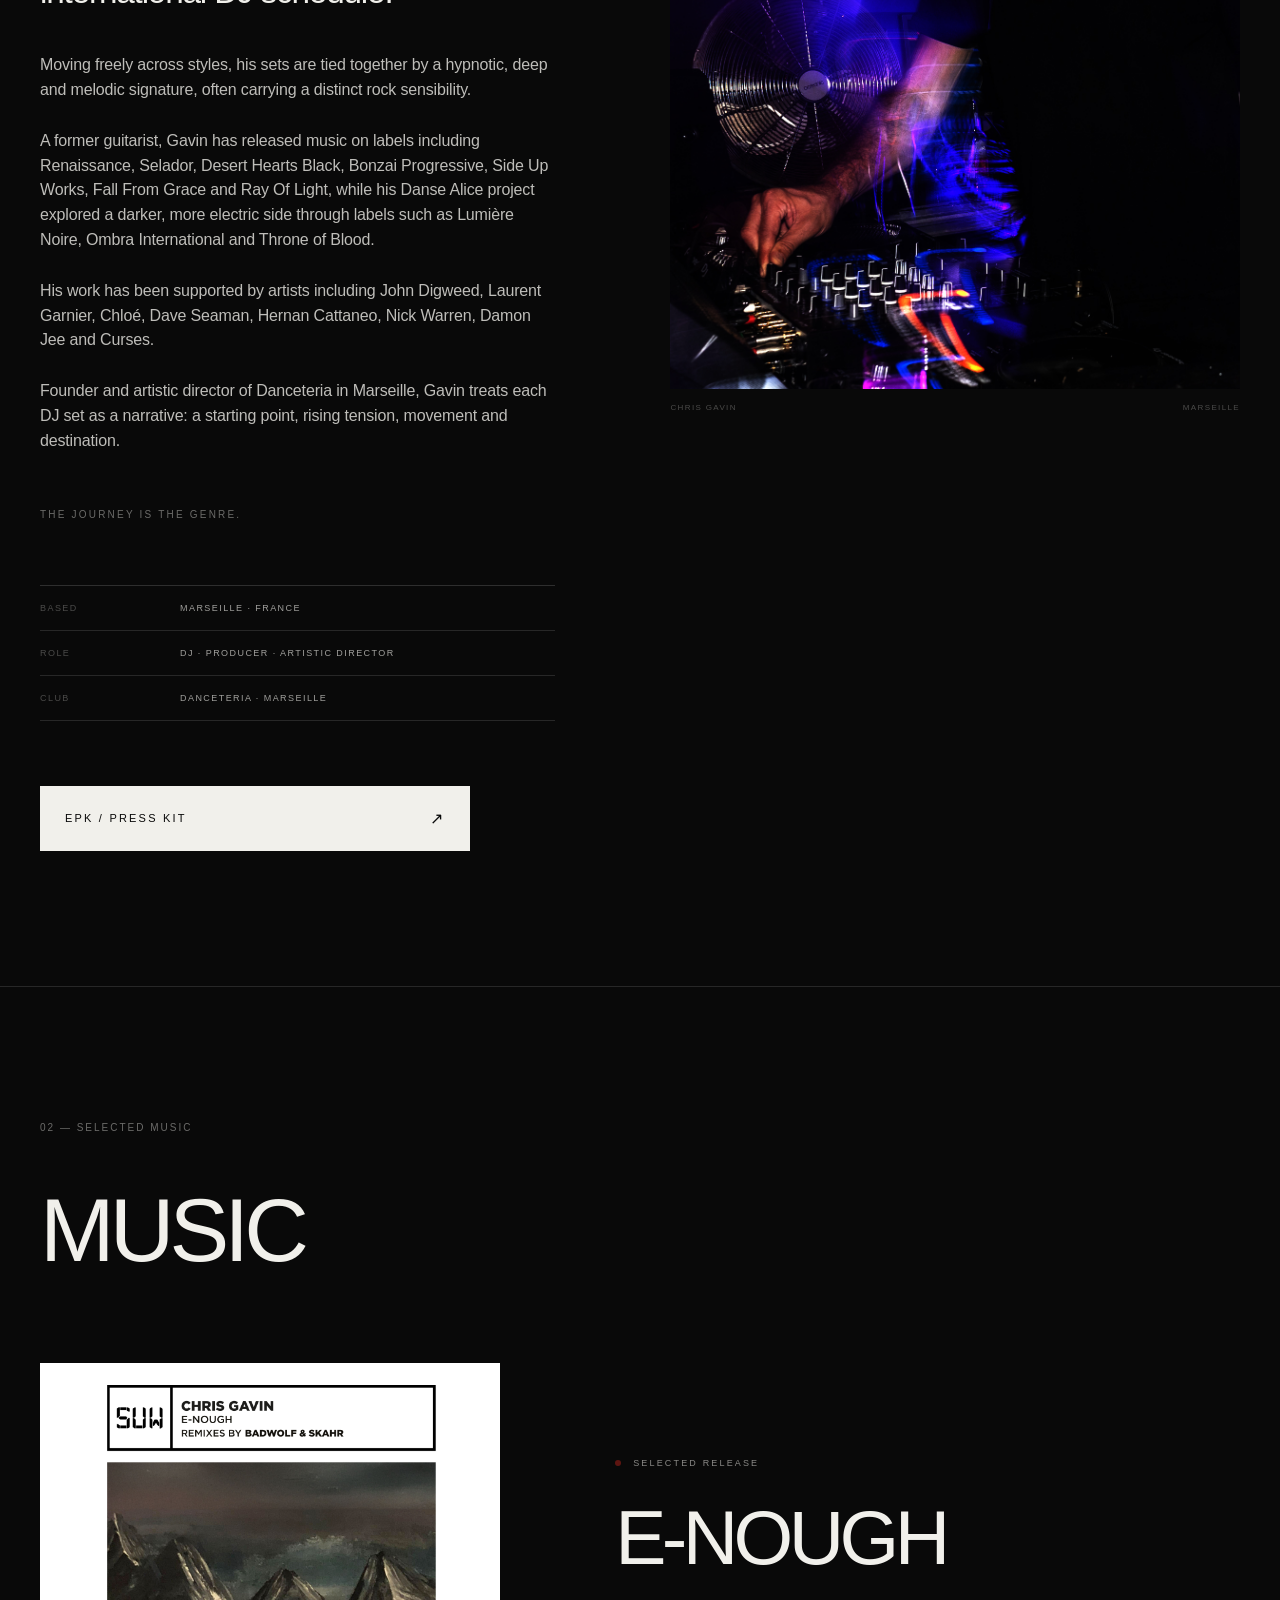
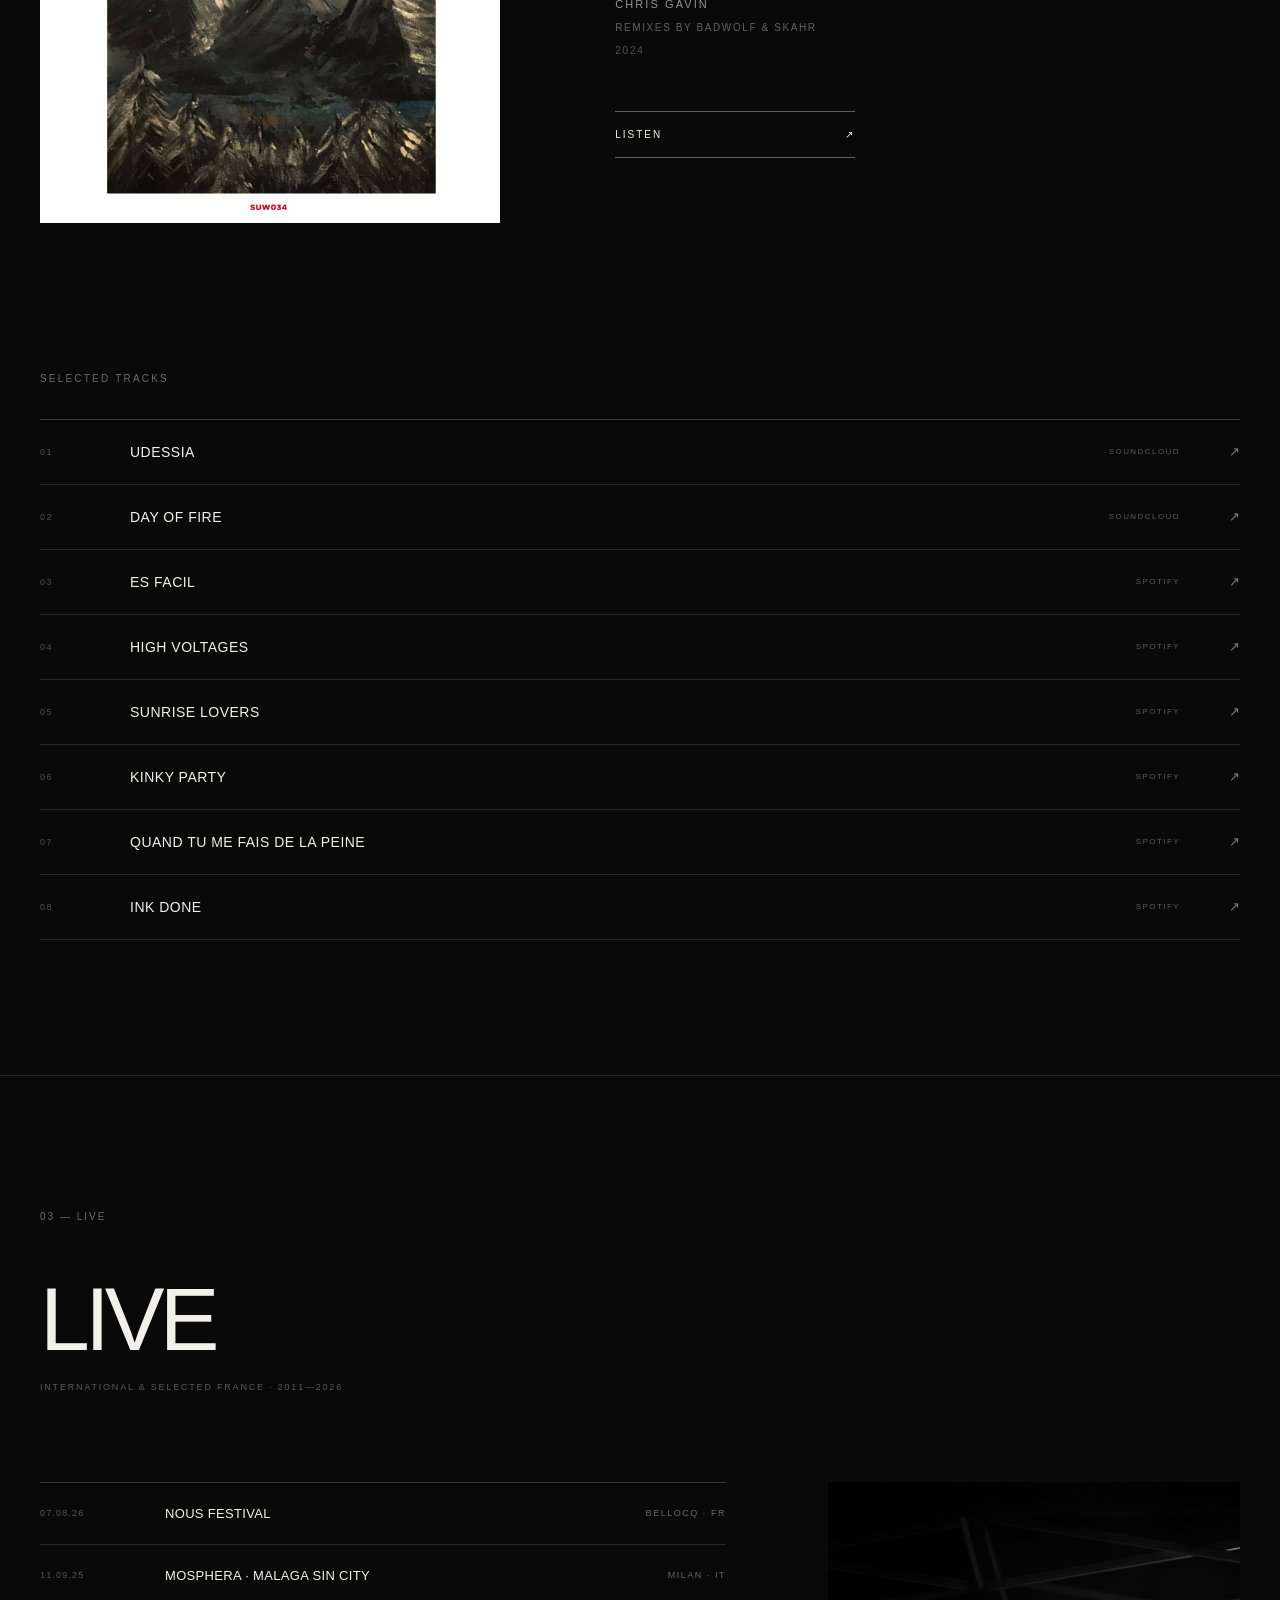
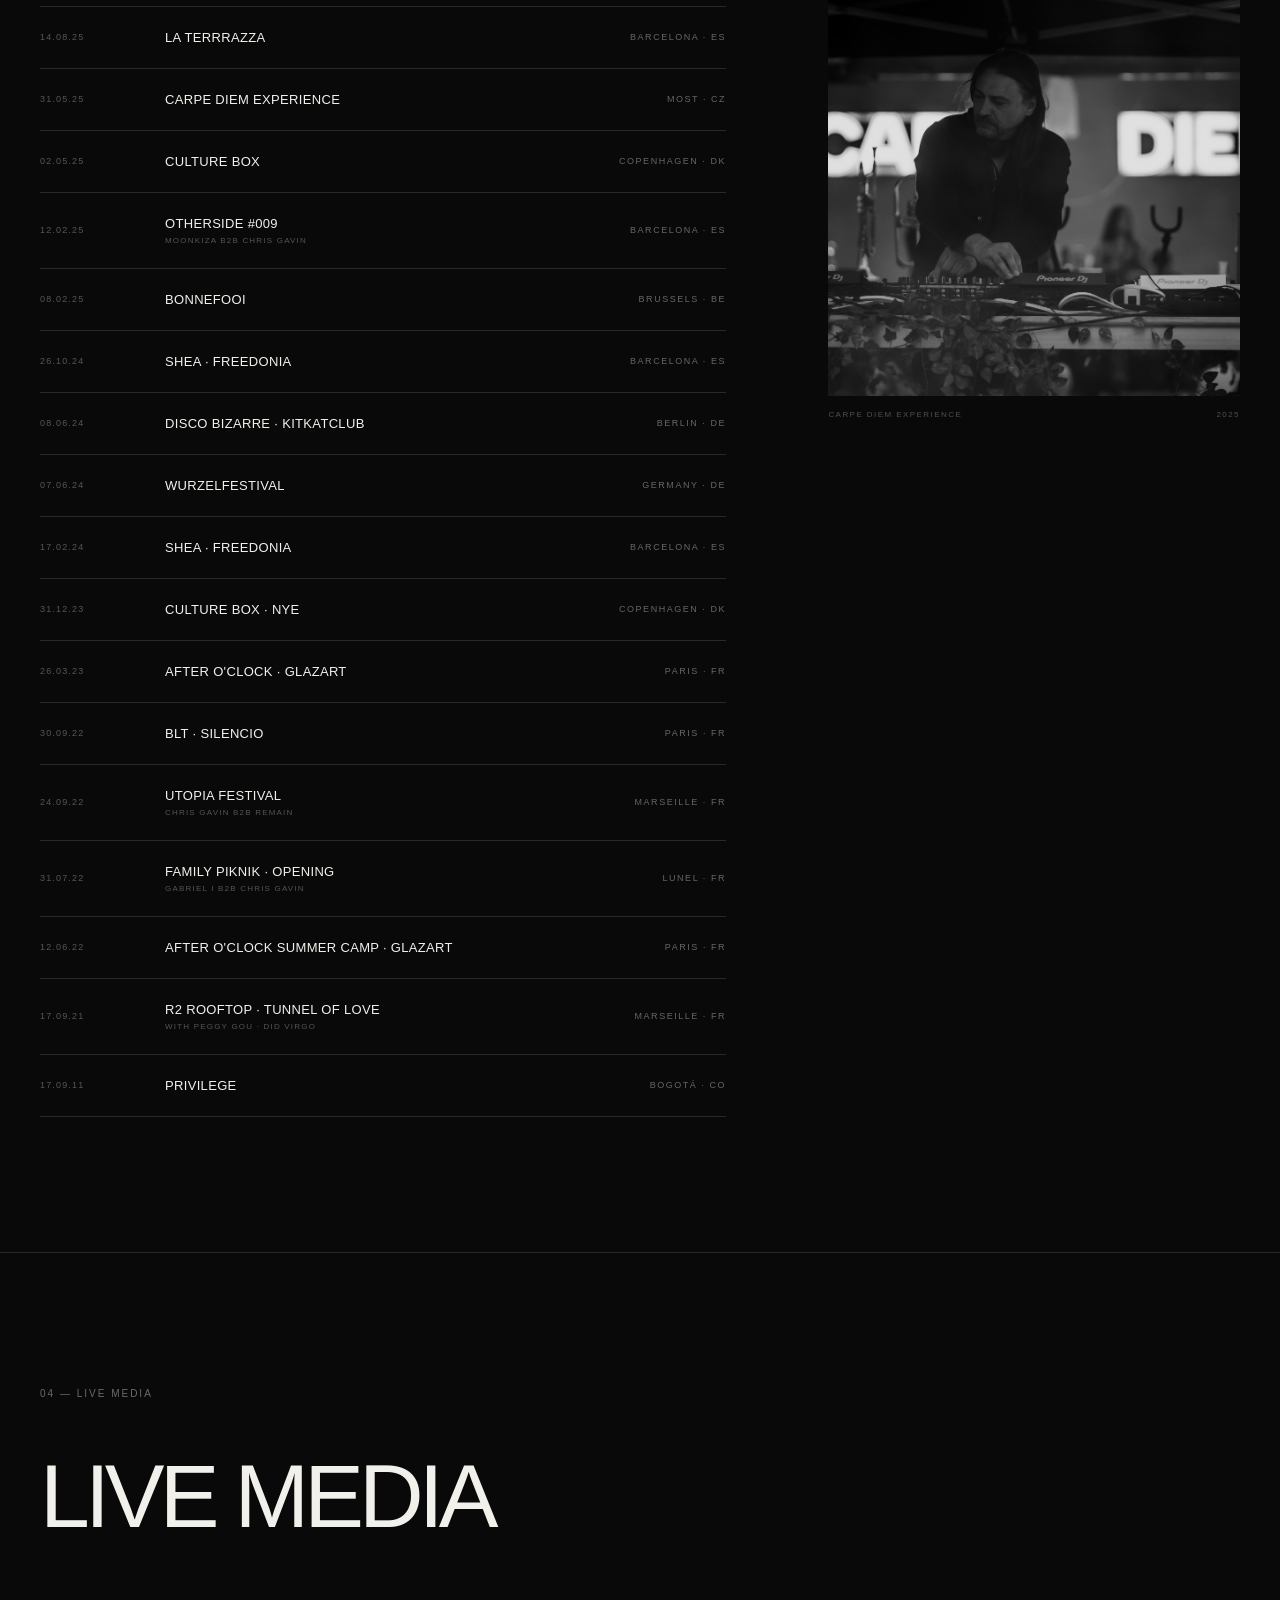
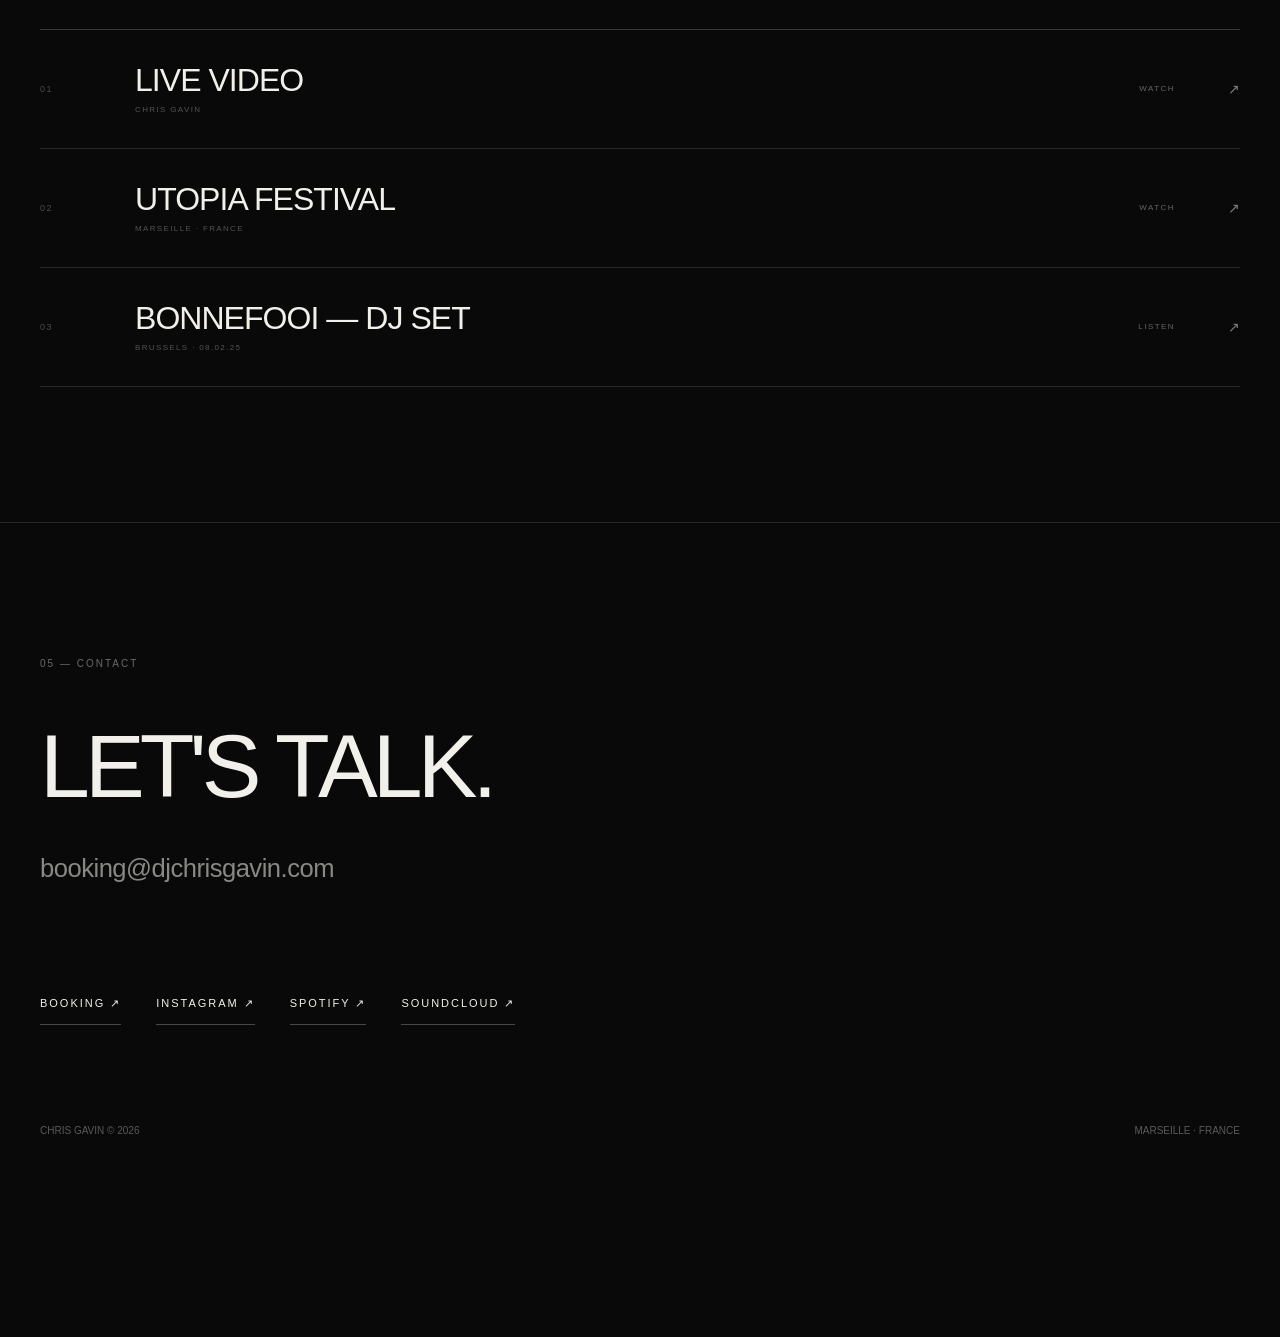
==== commit 02fbbc35: "Enable mobile radio and lazy loading" ====
--- a/index.html
+++ b/index.html
@@ -16,6 +16,11 @@
   <meta name="theme-color" content="#090909">
 
   <link rel="icon" href="favicon.svg" type="image/svg+xml">
+  <link rel="preconnect" href="https://w.soundcloud.com" crossorigin>
+  <link rel="dns-prefetch" href="//w.soundcloud.com">
+  <link rel="preload" as="image" href="chris-gavin-hero.jpeg" fetchpriority="high">
+  <link rel="stylesheet" href="radio.css">
+
   <link rel="canonical" href="https://djchrisgavin.com/">
 
   <!-- OPEN GRAPH -->
@@ -1110,7 +1115,7 @@
       <div>
 
         <div class="about-photo">
-          <img
+          <img loading="lazy" decoding="async"
             src="Chris gavin 2023.jpg"
             alt="Chris Gavin"
           >
@@ -1142,7 +1147,7 @@
     <div class="music-release">
 
       <div class="cover-wrap">
-        <img
+        <img loading="lazy" decoding="async"
           src="enough-ep.jpg"
           alt="Chris Gavin — E-Nough EP"
         >
@@ -1471,7 +1476,7 @@
       <div class="live-visual">
 
         <div class="live-image">
-          <img
+          <img loading="lazy" decoding="async"
             src="Chris-Gavin_Live-CarpeDiem-2025_KarelRichtr_01.jpg"
             alt="Chris Gavin live at Carpe Diem Experience"
           >
@@ -1649,6 +1654,34 @@
 
 </main>
 
+<!-- CHRIS GAVIN RADIO -->
+<iframe
+  id="cg-radio-frame"
+  class="cg-radio-frame"
+  title="Chris Gavin Radio — SoundCloud"
+  allow="autoplay"
+  loading="lazy"
+  src="https://w.soundcloud.com/player/?url=https%3A//soundcloud.com/djchrisgavin&auto_play=true&hide_related=true&show_comments=false&show_user=false&show_reposts=false&visual=false"
+></iframe>
+
+<div class="cg-radio" role="region" aria-label="Chris Gavin Radio">
+  <div class="cg-radio-info">
+    <span class="cg-radio-live">RADIO</span>
+    <div class="cg-radio-track-wrap">
+      <span class="cg-radio-track" data-role="track-title">CHRIS GAVIN RADIO</span>
+      <a
+        class="cg-radio-source"
+        data-role="source"
+        href="https://soundcloud.com/djchrisgavin"
+        target="_blank"
+        rel="noopener noreferrer"
+      >SOUNDCLOUD ↗</a>
+    </div>
+  </div>
+  <button class="cg-radio-button" data-role="toggle" type="button" aria-label="Play Chris Gavin Radio">PLAY</button>
+  <button class="cg-radio-button" data-role="next" type="button" aria-label="Play another random track">NEXT</button>
+</div>
+
 <!-- GA4 CLICK TRACKING -->
 <script>
   document.addEventListener('click', function(event) {
@@ -1674,5 +1707,9 @@
   });
 </script>
 
+<!-- SOUNDCLOUD RADIO -->
+<script defer src="https://w.soundcloud.com/player/api.js"></script>
+<script defer src="radio.js"></script>
+
 </body>
 </html>
--- a/radio.css
+++ b/radio.css
@@ -0,0 +1,204 @@
+/* CHRIS GAVIN RADIO + MOBILE PERFORMANCE */
+
+html {
+  -webkit-text-size-adjust: 100%;
+}
+
+body {
+  padding-bottom: calc(66px + env(safe-area-inset-bottom));
+}
+
+.cg-radio {
+  position: fixed;
+  left: 18px;
+  right: 18px;
+  bottom: calc(14px + env(safe-area-inset-bottom));
+  z-index: 300;
+  min-height: 52px;
+  display: grid;
+  grid-template-columns: minmax(0, 1fr) auto auto;
+  align-items: center;
+  gap: 10px;
+  padding: 8px 8px 8px 14px;
+  background: rgba(9, 9, 9, .88);
+  border: 1px solid rgba(241, 240, 235, .16);
+  backdrop-filter: blur(14px);
+  -webkit-backdrop-filter: blur(14px);
+  box-shadow: 0 8px 30px rgba(0, 0, 0, .2);
+}
+
+.cg-radio-info {
+  min-width: 0;
+  display: flex;
+  align-items: center;
+  gap: 10px;
+}
+
+.cg-radio-live {
+  flex: 0 0 auto;
+  display: inline-flex;
+  align-items: center;
+  gap: 7px;
+  font-size: 8px;
+  letter-spacing: .18em;
+  opacity: .5;
+}
+
+.cg-radio-live::before {
+  content: "";
+  width: 5px;
+  height: 5px;
+  border-radius: 50%;
+  background: #a42018;
+  box-shadow: 0 0 0 0 rgba(164, 32, 24, .45);
+  animation: cgRadioPulse 2.1s ease-out infinite;
+}
+
+.cg-radio-track-wrap {
+  min-width: 0;
+  display: flex;
+  align-items: baseline;
+  gap: 8px;
+}
+
+.cg-radio-track {
+  min-width: 0;
+  max-width: min(52vw, 560px);
+  overflow: hidden;
+  text-overflow: ellipsis;
+  white-space: nowrap;
+  font-size: 10px;
+  letter-spacing: .12em;
+}
+
+.cg-radio-source {
+  flex: 0 0 auto;
+  font-size: 7px;
+  letter-spacing: .14em;
+  opacity: .35;
+}
+
+.cg-radio-source:hover {
+  opacity: .75;
+}
+
+.cg-radio-button {
+  min-width: 44px;
+  height: 38px;
+  display: inline-flex;
+  align-items: center;
+  justify-content: center;
+  padding: 0 12px;
+  border: 0;
+  border-left: 1px solid rgba(241, 240, 235, .12);
+  background: transparent;
+  color: #f1f0eb;
+  font: inherit;
+  font-size: 10px;
+  letter-spacing: .14em;
+  cursor: pointer;
+  touch-action: manipulation;
+  -webkit-tap-highlight-color: transparent;
+}
+
+.cg-radio-button:hover,
+.cg-radio-button:focus-visible {
+  background: rgba(241, 240, 235, .07);
+  outline: none;
+}
+
+.cg-radio-button[data-role="toggle"] {
+  min-width: 72px;
+}
+
+.cg-radio-frame {
+  position: fixed;
+  width: 1px;
+  height: 1px;
+  left: -9999px;
+  bottom: 0;
+  border: 0;
+  opacity: .001;
+  pointer-events: none;
+}
+
+@keyframes cgRadioPulse {
+  0% { box-shadow: 0 0 0 0 rgba(164, 32, 24, .45); }
+  70% { box-shadow: 0 0 0 6px rgba(164, 32, 24, 0); }
+  100% { box-shadow: 0 0 0 0 rgba(164, 32, 24, 0); }
+}
+
+@media (max-width: 700px) {
+  body {
+    padding-bottom: calc(62px + env(safe-area-inset-bottom));
+  }
+
+  .hero {
+    min-height: 100svh;
+    min-height: 100dvh;
+  }
+
+  header {
+    padding-top: calc(18px + env(safe-area-inset-top));
+  }
+
+  nav {
+    max-width: calc(100vw - 58px);
+    overflow-x: auto;
+    scrollbar-width: none;
+    -webkit-overflow-scrolling: touch;
+  }
+
+  nav::-webkit-scrollbar {
+    display: none;
+  }
+
+  .cg-radio {
+    left: 8px;
+    right: 8px;
+    bottom: calc(7px + env(safe-area-inset-bottom));
+    min-height: 48px;
+    grid-template-columns: minmax(0, 1fr) 54px 54px;
+    gap: 0;
+    padding: 5px 0 5px 11px;
+    border-color: rgba(241, 240, 235, .2);
+  }
+
+  .cg-radio-info {
+    gap: 8px;
+  }
+
+  .cg-radio-live {
+    font-size: 7px;
+    letter-spacing: .12em;
+  }
+
+  .cg-radio-track-wrap {
+    display: block;
+  }
+
+  .cg-radio-track {
+    max-width: 100%;
+    font-size: 9px;
+    letter-spacing: .08em;
+  }
+
+  .cg-radio-source {
+    display: none;
+  }
+
+  .cg-radio-button,
+  .cg-radio-button[data-role="toggle"] {
+    width: 54px;
+    min-width: 54px;
+    height: 42px;
+    padding: 0;
+    font-size: 9px;
+  }
+}
+
+@media (prefers-reduced-motion: reduce) {
+  .cg-radio-live::before {
+    animation: none;
+  }
+}
